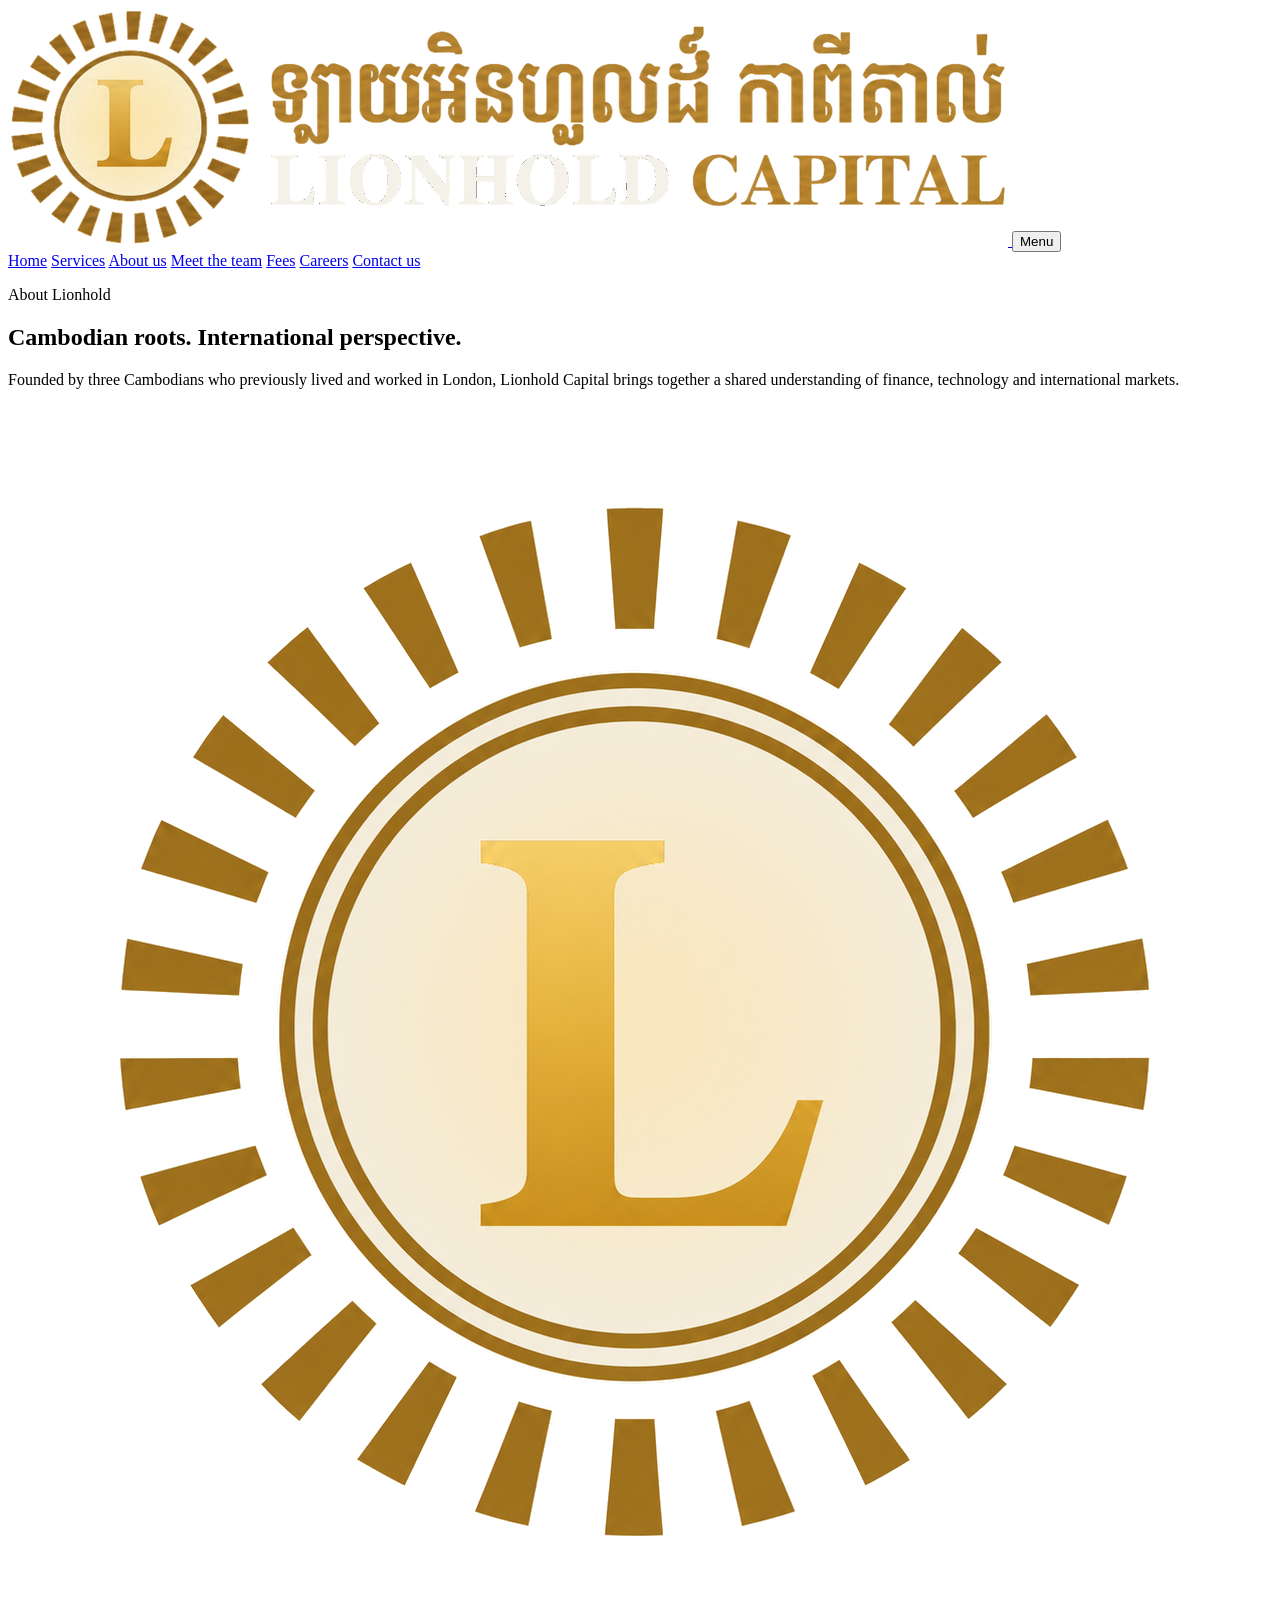
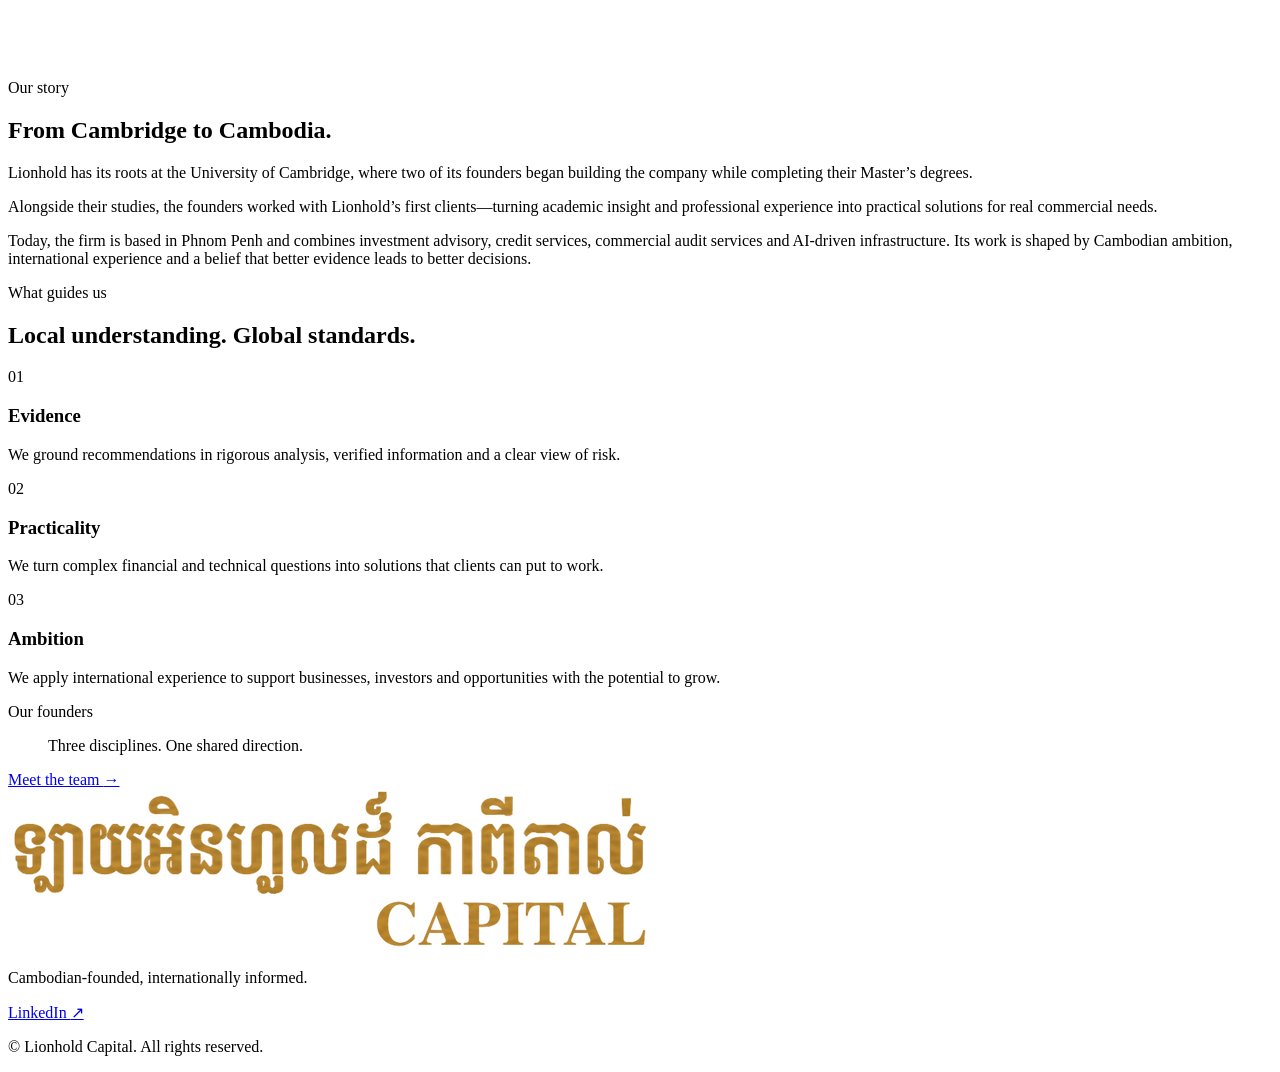
==== about.html @ 754570cd "Softer, more transparent red in Cambridge section Co-Authored-By: Claude Sonnet 5.5 <noreply@anthrop" ====
<!doctype html>
<html lang="en">
<head>
  <meta charset="utf-8">
  <meta name="viewport" content="width=device-width, initial-scale=1">
  <meta name="description" content="Learn about Lionhold Capital, a Cambodian-founded financial and technology firm with roots at the University of Cambridge.">
  <meta name="theme-color" content="#eaf0f3">
  <link rel="icon" href="assets/favicon.ico?v=4" sizes="16x16 32x32 48x48">
  <link rel="icon" href="assets/lionhold-favicon.png?v=4" type="image/png" sizes="256x256">
  <link rel="apple-touch-icon" href="assets/apple-touch-icon.png?v=4">
  <title>About Us | Lionhold Capital</title>
  <link rel="preconnect" href="https://fonts.googleapis.com">
  <link rel="preconnect" href="https://fonts.gstatic.com" crossorigin>
  <link href="https://fonts.googleapis.com/css2?family=DM+Sans:wght@400;500;600&family=Libre+Caslon+Display&display=swap" rel="stylesheet">
  <link rel="stylesheet" href="styles.css?v=20261039">
</head>
<body class="tinted" style="--photo:url(assets/bg-about-flag.jpg);--band1:url(assets/bg-about-flag.jpg);--band2:none;--foot:none">
  <header class="site-header" id="top">
    <a class="brand" href="index.html" aria-label="Lionhold Capital home">
      <img class="brand-lockup" src="assets/lionhold-lockup-light.png?v=3" alt="" width="1000" height="238">
    </a>
    <button class="menu-toggle" type="button" aria-expanded="false" aria-controls="nav">Menu</button>
    <nav id="nav" aria-label="Main navigation">
      <a href="index.html">Home</a>
      <a href="services.html">Services</a>
      <a href="about.html" aria-current="page">About us</a>
      <a href="team.html">Meet the team</a>
      <a href="fees.html">Fees</a>
      <a href="careers.html">Careers</a>
      <a class="nav-cta" href="index.html#contact">Contact us</a>
    </nav>
  </header>

  <main>
    <section class="page-hero hero-flag">
      <div class="page-hero-copy reveal">
        <p class="eyebrow">About Lionhold</p>
        <h1>Cambodian roots. International perspective.</h1>
        <p>Founded by three Cambodians who previously lived and worked in London, Lionhold Capital brings together a shared understanding of finance, technology and international markets.</p>
      </div>
      <div class="page-hero-mark page-hero-logo" aria-hidden="true"><img src="assets/lionhold-hero-emblem.png?v=2" alt=""></div>
    </section>

    <section class="origin section-pad" aria-labelledby="origin-title">
      <div class="section-heading reveal">
        <p class="section-kicker">Our story</p>
        <h2 id="origin-title">From Cambridge to Cambodia.</h2>
      </div>
      <div class="origin-grid">
        <p class="origin-lead reveal">Lionhold has its roots at the University of Cambridge, where two of its founders began building the company while completing their Master’s degrees.</p>
        <div class="origin-copy reveal">
          <p>Alongside their studies, the founders worked with Lionhold’s first clients—turning academic insight and professional experience into practical solutions for real commercial needs.</p>
          <p>Today, the firm is based in Phnom Penh and combines investment advisory, credit services, commercial audit services and AI-driven infrastructure. Its work is shaped by Cambodian ambition, international experience and a belief that better evidence leads to better decisions.</p>
        </div>
      </div>
    </section>

    <section class="values section-pad" aria-labelledby="values-title">
      <div class="section-heading reveal">
        <p class="section-kicker light">What guides us</p>
        <h2 id="values-title">Local understanding. Global standards.</h2>
      </div>
      <div class="value-grid">
        <article class="reveal"><span>01</span><h3>Evidence</h3><p>We ground recommendations in rigorous analysis, verified information and a clear view of risk.</p></article>
        <article class="reveal"><span>02</span><h3>Practicality</h3><p>We turn complex financial and technical questions into solutions that clients can put to work.</p></article>
        <article class="reveal"><span>03</span><h3>Ambition</h3><p>We apply international experience to support businesses, investors and opportunities with the potential to grow.</p></article>
      </div>
    </section>

    <section class="team-principle">
      <p class="section-kicker light">Our founders</p>
      <blockquote>Three disciplines. One shared direction.</blockquote>
      <a class="button button-light" href="team.html">Meet the team <span aria-hidden="true">→</span></a>
    </section>
  </main>

  <footer>
    <div class="footer-brand"><img class="footer-wordmark" src="assets/lionhold-wordmark-light.png?v=2" alt="Lionhold Capital" width="640" height="160"></div>
    <p>Cambodian-founded, internationally informed.</p>
    <div class="footer-meta"><a class="footer-linkedin" href="https://www.linkedin.com/company/lionholdcapital/" target="_blank" rel="noopener noreferrer" aria-label="Lionhold Capital on LinkedIn">LinkedIn <span aria-hidden="true">↗</span></a><p>© <span id="year"></span> Lionhold Capital. All rights reserved.</p></div>
  </footer>
  <script src="script.js?v=20261016"></script>
</body>
</html>
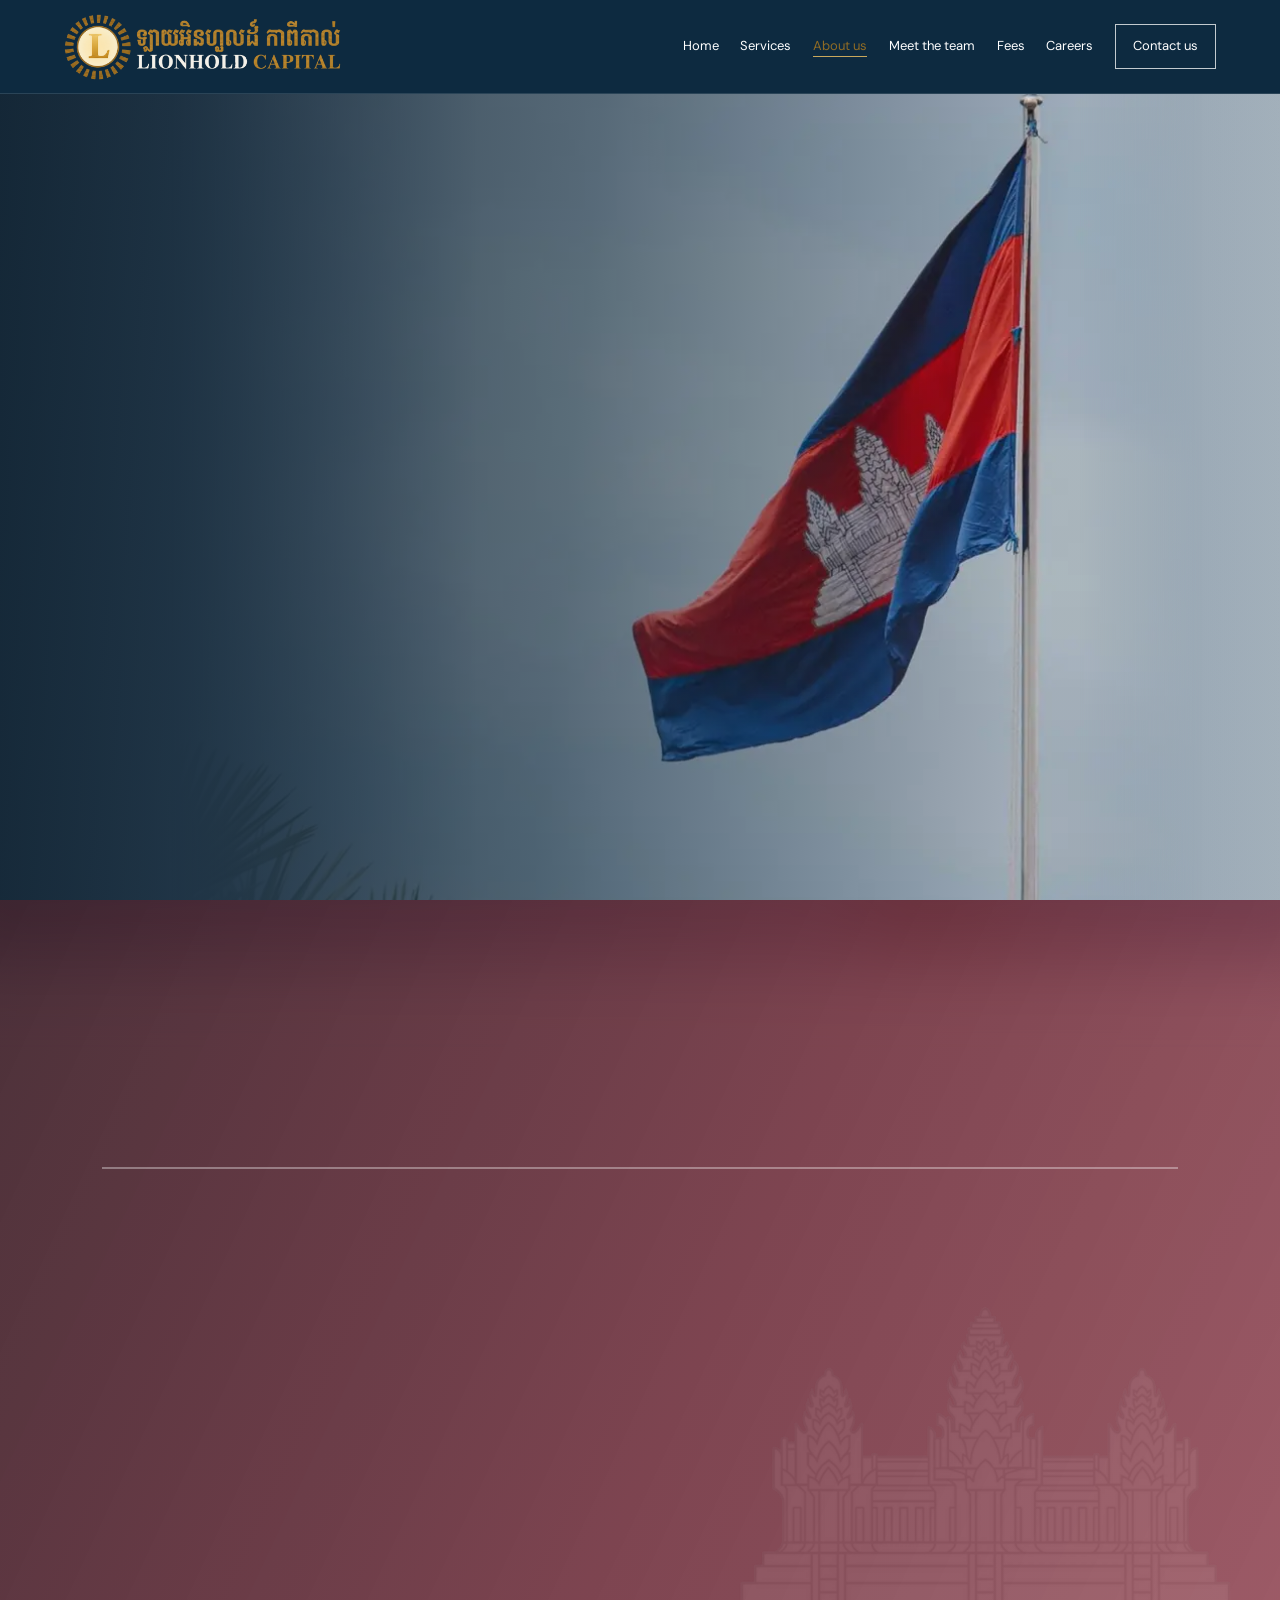
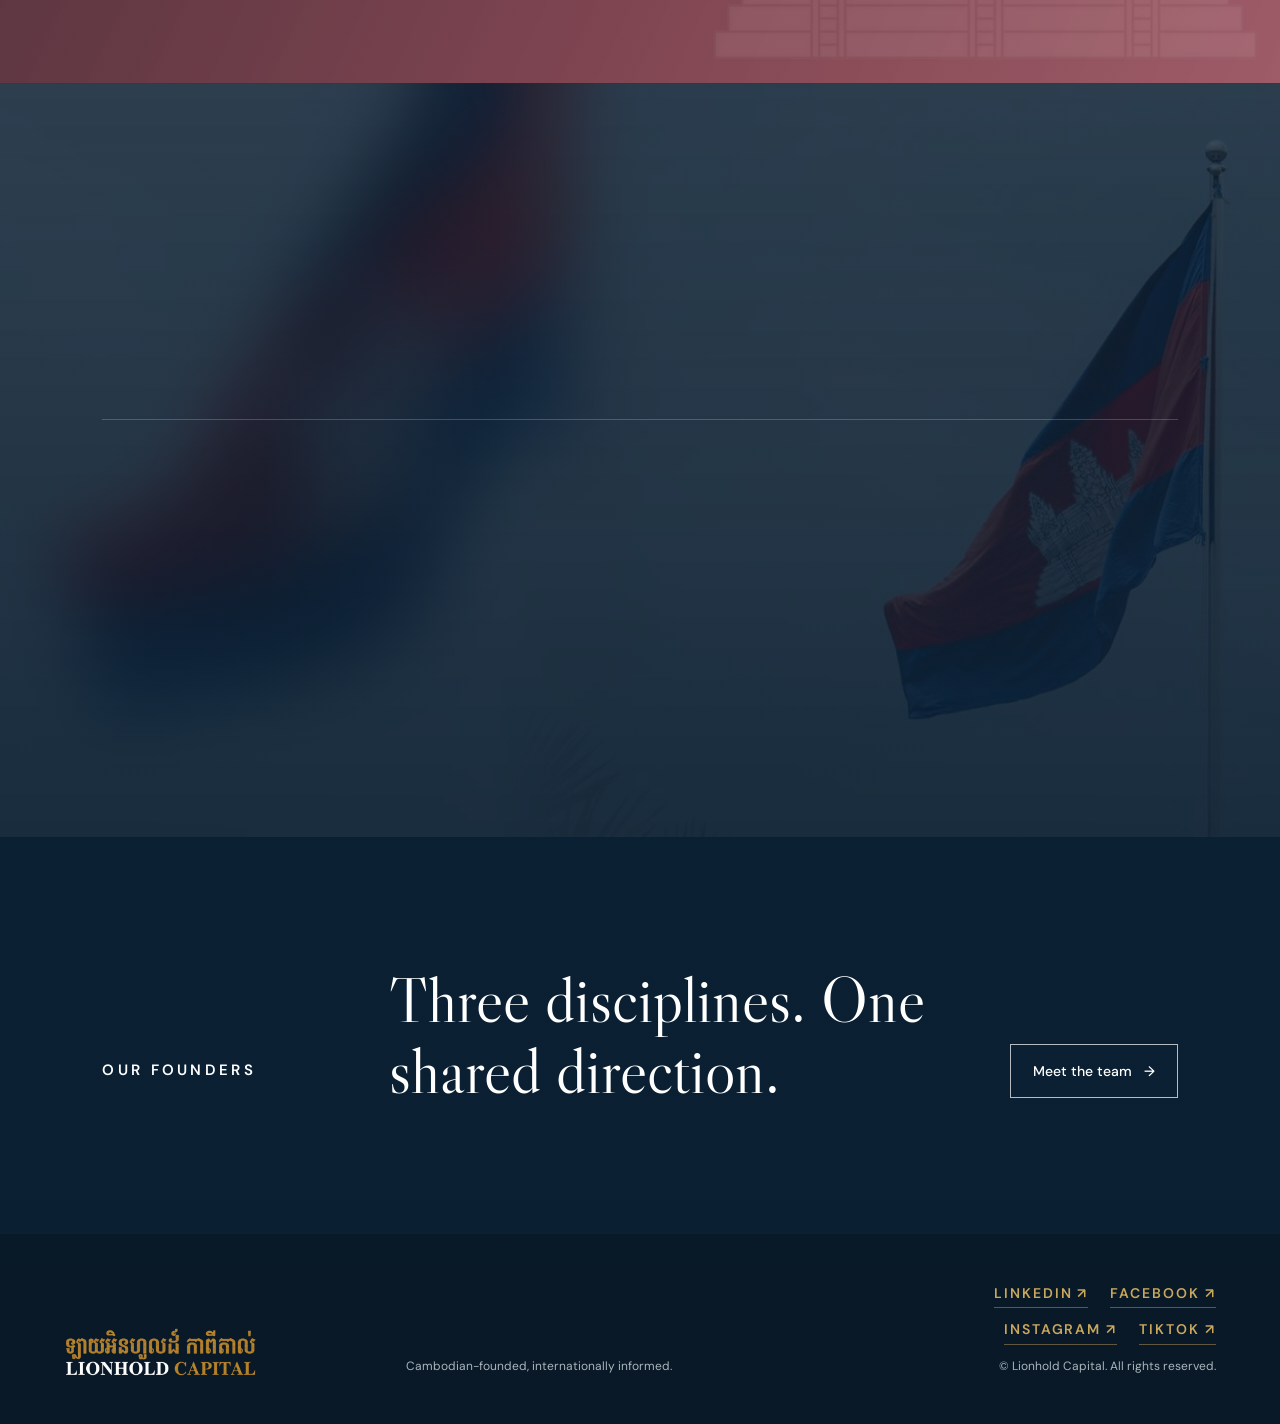
==== commit 70e10574: "Add Facebook, Instagram and TikTok links to contact sections and footers Co-Authored-By: Claude Sonn" ====
--- a/about.html
+++ b/about.html
@@ -12,7 +12,7 @@
   <link rel="preconnect" href="https://fonts.googleapis.com">
   <link rel="preconnect" href="https://fonts.gstatic.com" crossorigin>
   <link href="https://fonts.googleapis.com/css2?family=DM+Sans:wght@400;500;600&family=Libre+Caslon+Display&display=swap" rel="stylesheet">
-  <link rel="stylesheet" href="styles.css?v=20261039">
+  <link rel="stylesheet" href="styles.css?v=20261041">
 </head>
 <body class="tinted" style="--photo:url(assets/bg-about-flag.jpg);--band1:url(assets/bg-about-flag.jpg);--band2:none;--foot:none">
   <header class="site-header" id="top">
@@ -77,7 +77,7 @@
   <footer>
     <div class="footer-brand"><img class="footer-wordmark" src="assets/lionhold-wordmark-light.png?v=2" alt="Lionhold Capital" width="640" height="160"></div>
     <p>Cambodian-founded, internationally informed.</p>
-    <div class="footer-meta"><a class="footer-linkedin" href="https://www.linkedin.com/company/lionholdcapital/" target="_blank" rel="noopener noreferrer" aria-label="Lionhold Capital on LinkedIn">LinkedIn <span aria-hidden="true">↗</span></a><p>© <span id="year"></span> Lionhold Capital. All rights reserved.</p></div>
+    <div class="footer-meta"><div class="footer-social"><a class="footer-linkedin" href="https://www.linkedin.com/company/lionholdcapital/" target="_blank" rel="noopener noreferrer" aria-label="Lionhold Capital on LinkedIn">LinkedIn <span aria-hidden="true">↗</span></a><a class="footer-linkedin" href="https://www.facebook.com/profile.php?id=61595010042443" target="_blank" rel="noopener noreferrer" aria-label="Lionhold Capital on Facebook">Facebook <span aria-hidden="true">↗</span></a><a class="footer-linkedin" href="https://www.instagram.com/lionhold.capital/" target="_blank" rel="noopener noreferrer" aria-label="Lionhold Capital on Instagram">Instagram <span aria-hidden="true">↗</span></a><a class="footer-linkedin" href="https://www.tiktok.com/@lionholdcapital.kh" target="_blank" rel="noopener noreferrer" aria-label="Lionhold Capital on TikTok">TikTok <span aria-hidden="true">↗</span></a></div><p>© <span id="year"></span> Lionhold Capital. All rights reserved.</p></div>
   </footer>
   <script src="script.js?v=20261016"></script>
 </body>
--- a/styles.css
+++ b/styles.css
@@ -0,0 +1,243 @@
+:root{--ivory:#f4f1e9;--paper:#fbfaf6;--navy:#102332;--navy-2:#173447;--gold:#8f6b24;--line:#d9d3c5;--muted:#637078;--white:#fff;--serif:"Libre Caslon Display",Georgia,serif;--sans:"DM Sans",Arial,sans-serif}
+*{box-sizing:border-box}html{scroll-behavior:smooth}body{margin:0;background:var(--paper);color:var(--navy);font-family:var(--sans);font-size:16px;line-height:1.6}a{color:inherit;text-decoration:none}button{font:inherit}.site-header{height:94px;padding:0 clamp(24px,5vw,80px);display:flex;align-items:center;justify-content:space-between;background:rgba(251,250,246,.94);border-bottom:1px solid rgba(16,35,50,.1);position:sticky;top:0;z-index:20;backdrop-filter:blur(12px)}.brand{display:flex;align-items:center;gap:13px}.brand-mark{width:43px;height:43px;border:1px solid var(--gold);border-radius:50%;display:grid;place-items:center;color:var(--gold);font-family:var(--serif);font-size:24px;position:relative}.brand-mark:after{content:"";position:absolute;inset:-5px;border:1px dotted var(--gold);border-radius:50%}.brand strong,.footer-brand strong{display:block;font-family:var(--serif);font-size:23px;line-height:1;letter-spacing:.12em;text-transform:uppercase}.brand small,.footer-brand span{display:block;color:var(--gold);font-size:9px;font-weight:600;letter-spacing:.42em;text-transform:uppercase;margin-top:7px}.site-header nav{display:flex;align-items:center;gap:34px;font-size:14px}.site-header nav a:not(.nav-cta){border-bottom:1px solid transparent}.site-header nav a:not(.nav-cta):hover{border-color:var(--gold)}.nav-cta{border:1px solid var(--navy);padding:11px 17px}.nav-cta:hover{background:var(--navy);color:var(--white)}.menu-toggle{display:none;background:none;border:0;color:var(--navy);cursor:pointer}.hero{min-height:calc(100vh - 94px);position:relative;display:grid;align-items:center;padding:10vh clamp(24px,8vw,130px);overflow:hidden;background:var(--ivory)}.hero-art{position:absolute;inset:0;background-image:linear-gradient(90deg,rgba(244,241,233,.98) 0%,rgba(244,241,233,.93) 42%,rgba(244,241,233,.35) 75%),url("assets/lionhold-banner.png");background-position:center;background-size:cover;opacity:.9}.hero-copy{position:relative;z-index:1;max-width:800px}.eyebrow,.section-kicker{text-transform:uppercase;letter-spacing:.26em;font-size:11px;font-weight:600;color:var(--gold);margin:0 0 24px}.hero h1{font-family:var(--serif);font-weight:400;font-size:clamp(54px,7vw,104px);line-height:.98;letter-spacing:-.035em;max-width:850px;margin:0 0 32px}.lede{font-size:clamp(18px,1.7vw,23px);line-height:1.55;max-width:710px;color:#344752}.hero-actions{display:flex;align-items:center;gap:34px;margin-top:42px}.button{display:inline-flex;align-items:center;gap:12px;padding:15px 22px;font-size:14px;font-weight:500;transition:.2s}.button-primary{background:var(--navy);color:var(--white)}.button-primary:hover{background:var(--gold)}.text-link{font-size:14px;border-bottom:1px solid var(--navy);padding:6px 0}.hero-note{position:absolute;z-index:1;right:clamp(24px,5vw,80px);bottom:30px;font-size:11px;letter-spacing:.12em;text-transform:uppercase;writing-mode:vertical-rl}.section-pad{padding:clamp(80px,10vw,150px) clamp(24px,8vw,130px)}.statement{display:grid;grid-template-columns:1fr 3fr;gap:6vw;border-bottom:2px solid var(--line)}.statement-copy{font-family:var(--serif);font-size:clamp(29px,3vw,46px);line-height:1.25;margin:0;max-width:1050px}.section-heading{display:grid;grid-template-columns:1fr 3fr;gap:6vw;margin-bottom:70px}.section-heading h2,.technology h2,.contact h2{font-family:var(--serif);font-weight:400;font-size:clamp(40px,5vw,72px);line-height:1.08;letter-spacing:-.025em;margin:0}.capability-grid{display:grid;grid-template-columns:repeat(3,1fr);border-top:2px solid var(--line);border-left:2px solid var(--line)}.capability-card{padding:38px 34px 46px;border-right:2px solid var(--line);border-bottom:2px solid var(--line);min-height:270px;transition:.25s}.capability-card:hover{background:var(--ivory);transform:translateY(-4px)}.capability-card span,.approach-steps span{font-size:11px;color:var(--gold);letter-spacing:.15em}.capability-card h3,.approach-steps h3{font-family:var(--serif);font-size:27px;font-weight:400;margin:35px 0 13px}.capability-card p,.approach-steps p{color:var(--muted);margin:0}.technology{background:var(--navy);color:var(--white);display:grid;grid-template-columns:1.1fr .9fr;min-height:720px;overflow:hidden}.section-kicker.light{color:#c9a75d}.tech-copy>p:not(.section-kicker){max-width:620px;color:#c2cbd0;font-size:18px;margin:28px 0}.tech-copy ul{list-style:none;padding:0;margin:40px 0 0;display:grid;grid-template-columns:1fr 1fr;gap:0 25px}.tech-copy li{padding:14px 0;border-top:1px solid rgba(255,255,255,.18);font-size:14px}.tech-visual{position:relative;display:grid;place-items:center;min-height:600px;background:radial-gradient(circle,rgba(143,107,36,.14),transparent 58%)}.orbit{position:absolute;border:1px solid rgba(201,167,93,.35);border-radius:50%}.orbit-one{width:58%;aspect-ratio:1}.orbit-two{width:88%;aspect-ratio:1;border-style:dashed;animation:spin 32s linear infinite}.orbit-two:after,.orbit-two:before{content:"";position:absolute;width:10px;height:10px;background:#c9a75d;border-radius:50%;top:11%;left:22%}.orbit-two:after{top:auto;left:auto;bottom:15%;right:17%}.tech-center{text-align:center;width:220px;aspect-ratio:1;border-radius:50%;border:1px solid #c9a75d;display:flex;flex-direction:column;align-items:center;justify-content:center;background:var(--navy);z-index:1}.tech-center span,.tech-center small{text-transform:uppercase;letter-spacing:.2em;font-size:9px;color:#c9a75d}.tech-center strong{font-family:var(--serif);font-size:27px;font-weight:400;margin:7px 0}@keyframes spin{to{transform:rotate(360deg)}}.approach-steps{display:grid;grid-template-columns:repeat(4,1fr);border-top:2px solid var(--line)}.approach-steps article{padding:30px 28px 20px 0;margin-right:30px}.approach-steps h3{margin-top:55px}.contact{background:var(--gold);color:var(--white);display:flex;align-items:flex-end;justify-content:space-between;gap:50px}.contact-copy p:not(.section-kicker){max-width:680px;font-size:18px;color:#f2e9d5}.button-light{border:1px solid rgba(255,255,255,.7);white-space:nowrap;margin-bottom:8px}.button-light:hover{background:var(--white);color:var(--gold)}footer{padding:48px clamp(24px,8vw,130px);display:grid;grid-template-columns:1fr 1.5fr 1fr;align-items:end;gap:30px;background:#0a1923;color:#aab5bb;font-size:12px}footer p{margin:0}.footer-brand strong{color:var(--white)}footer p:last-child{text-align:right}.reveal{opacity:0;transform:translateY(20px);transition:opacity .7s ease,transform .7s ease}.reveal.visible{opacity:1;transform:none}@media (prefers-reduced-motion:reduce){html{scroll-behavior:auto}.reveal{opacity:1;transform:none;transition:none}.orbit-two{animation:none}}
+@media(max-width:900px){.menu-toggle{display:block}.site-header nav{position:absolute;top:94px;left:0;right:0;background:var(--paper);padding:24px;display:none;flex-direction:column;align-items:stretch;border-bottom:2px solid var(--line)}.site-header nav.open{display:flex}.hero-art{background-image:linear-gradient(rgba(244,241,233,.72),rgba(244,241,233,.94)),url("assets/lionhold-banner.png");background-position:63% center}.statement,.section-heading{grid-template-columns:1fr}.capability-grid{grid-template-columns:repeat(2,1fr)}.technology{grid-template-columns:1fr}.approach-steps{grid-template-columns:repeat(2,1fr)}.contact{align-items:flex-start;flex-direction:column}footer{grid-template-columns:1fr 1fr}footer p:nth-child(2){display:none}}
+@media(max-width:560px){.site-header{height:78px}.brand strong{font-size:18px}.brand-mark{width:36px;height:36px}.site-header nav{top:78px}.hero{min-height:calc(100svh - 78px);padding-top:80px;padding-bottom:80px}.hero h1{font-size:52px}.hero-actions{align-items:flex-start;flex-direction:column;gap:18px}.hero-note{display:none}.section-pad{padding-top:78px;padding-bottom:78px}.capability-grid,.approach-steps{grid-template-columns:1fr}.capability-card{min-height:auto}.tech-copy ul{grid-template-columns:1fr}.tech-visual{min-height:430px}.section-heading{margin-bottom:45px}.contact h2{font-size:41px}footer{grid-template-columns:1fr}footer p:last-child{text-align:left}}
+.site-header nav a[aria-current="page"]{color:var(--gold);border-bottom:1px solid var(--gold)}.page-hero{min-height:610px;padding:clamp(90px,12vw,170px) clamp(24px,8vw,130px);background:var(--ivory);display:grid;grid-template-columns:1.45fr .55fr;align-items:center;gap:6vw;overflow:hidden}.page-hero-copy{position:relative;z-index:1}.page-hero h1{font-family:var(--serif);font-size:clamp(54px,7vw,98px);font-weight:400;letter-spacing:-.035em;line-height:1;margin:0;max-width:970px}.page-hero-copy>p:last-child{font-size:clamp(18px,1.7vw,22px);color:#44545d;max-width:720px;margin:32px 0 0}.page-hero-mark{justify-self:end;width:min(28vw,330px);aspect-ratio:1;border:1px solid rgba(143,107,36,.35);border-radius:50%;display:grid;place-items:center;position:relative;color:var(--gold)}.page-hero-mark:before,.page-hero-mark:after{content:"";position:absolute;border-radius:50%;border:1px dotted rgba(143,107,36,.5)}.page-hero-mark:before{inset:10%}.page-hero-mark:after{inset:-12%;border-width:2px}.page-hero-mark span{font-family:var(--serif);font-size:clamp(80px,11vw,150px)}.team-list{border-top:2px solid var(--line)}.team-member{display:grid;grid-template-columns:minmax(220px,.72fr) 2fr;gap:clamp(40px,8vw,130px);padding:75px 0;border-bottom:2px solid var(--line)}.team-portrait{aspect-ratio:4/5;background:var(--navy);color:#c9a75d;display:grid;place-items:center;position:relative;overflow:hidden}.team-portrait:before{content:"";position:absolute;width:82%;aspect-ratio:1;border:1px solid rgba(201,167,93,.28);border-radius:50%}.team-portrait:after{content:"";position:absolute;width:58%;aspect-ratio:1;border:1px dashed rgba(201,167,93,.35);border-radius:50%}.team-portrait span{font-family:var(--serif);font-size:clamp(62px,8vw,104px);z-index:1}.team-portrait small{position:absolute;left:22px;bottom:18px;font-size:10px;letter-spacing:.2em;color:rgba(255,255,255,.55)}.team-role{color:var(--gold);font-size:11px;text-transform:uppercase;letter-spacing:.2em;margin:0 0 13px}.team-profile h3{font-family:var(--serif);font-size:clamp(40px,5vw,68px);font-weight:400;line-height:1.05;margin:0 0 36px}.team-bio{display:grid;grid-template-columns:1fr 1fr;gap:35px;color:var(--muted);font-size:16px}.team-bio p{margin:0}.team-principle{background:var(--gold);color:var(--white);padding:clamp(75px,10vw,130px) clamp(24px,8vw,130px);display:grid;grid-template-columns:1fr 2.5fr auto;align-items:end;gap:5vw}.team-principle blockquote{font-family:var(--serif);font-size:clamp(38px,5vw,68px);font-weight:400;line-height:1.1;margin:0}.team-principle .button{margin-bottom:8px}@media(max-width:900px){.page-hero{grid-template-columns:1fr}.page-hero-mark{display:none}.team-member{grid-template-columns:minmax(190px,.6fr) 1.4fr;gap:45px}.team-bio{grid-template-columns:1fr}.team-principle{grid-template-columns:1fr}.team-principle .button{justify-self:start}}@media(max-width:560px){.page-hero{min-height:520px;padding-top:85px;padding-bottom:85px}.page-hero h1{font-size:49px}.team-member{grid-template-columns:1fr;padding:55px 0}.team-portrait{max-width:260px}.team-profile h3{font-size:44px;margin-bottom:27px}.team-principle blockquote{font-size:40px}}
+.team-portrait:before,.team-portrait:after{display:none}.team-portrait img{width:100%;height:100%;object-fit:cover;display:block;transition:transform .5s ease}.team-portrait:hover img{transform:scale(1.025)}.team-portrait.portrait-sochet img{transform:scale(1.12);object-position:center 58%}.team-portrait.portrait-sochet:hover img{transform:scale(1.145)}.team-portrait small{z-index:2;background:rgba(10,25,35,.82);padding:5px 8px;color:#fff}
+.profile-links{display:flex;flex-direction:column;align-items:flex-start;gap:14px;width:100%;margin:-18px 0 34px}.profile-link{display:inline-flex;align-items:center;gap:8px;max-width:100%;color:var(--gold);font-size:12px;font-weight:600;border-bottom:1px solid rgba(143,107,36,.45);padding-bottom:4px}.email-link{color:#21668f;border-bottom:0;padding-bottom:0;text-decoration:underline;text-decoration-thickness:1px;text-underline-offset:3px;overflow-wrap:anywhere}.linkedin-link{letter-spacing:.14em;text-transform:uppercase}.profile-link:hover{color:var(--navy);border-color:var(--navy)}.email-link:hover{color:#174b6c}
+.hero-art{background-image:radial-gradient(circle at 88% 46%,rgba(143,107,36,.09),transparent 25%),linear-gradient(135deg,#f4f1e9 0%,#f8f6f0 100%);opacity:1}.hero-art:before,.hero-art:after{content:"";position:absolute;border-radius:50%;right:-8vw;top:50%;transform:translateY(-50%);pointer-events:none}.hero-art:before{width:38vw;min-width:340px;aspect-ratio:1;border:1px solid rgba(143,107,36,.18)}.hero-art:after{right:-3vw;width:28vw;min-width:250px;aspect-ratio:1;border:1px dashed rgba(143,107,36,.23)}
+.team-bio strong{color:var(--navy);font-weight:600}
+.services-intro-copy{display:grid;grid-template-columns:2fr auto;align-items:center;gap:50px;border-top:2px solid var(--line);padding-top:38px}.services-intro-copy p{font-family:var(--serif);font-size:clamp(25px,2.6vw,40px);line-height:1.3;max-width:900px;margin:0}.service-group .section-heading h2,.origin .section-heading h2,.values .section-heading h2{font-family:var(--serif);font-weight:400;font-size:clamp(40px,5vw,72px);line-height:1.08;letter-spacing:-.025em;margin:0}.technology-services,.values{background:var(--navy);color:var(--white)}.service-grid-dark{border-color:rgba(255,255,255,.2)}.service-grid-dark .capability-card{border-color:rgba(255,255,255,.2)}.service-grid-dark .capability-card:hover{background:rgba(255,255,255,.06)}.service-grid-dark .capability-card p{color:#c2cbd0}.service-grid-dark .capability-card span{color:#c9a75d}.origin-grid{display:grid;grid-template-columns:1.15fr 1fr;gap:clamp(45px,8vw,120px);border-top:2px solid var(--line);padding-top:50px}.origin-lead{font-family:var(--serif);font-size:clamp(30px,3.4vw,50px);line-height:1.22;margin:0}.origin-copy{color:var(--muted);font-size:18px}.origin-copy p{margin:0 0 24px}.value-grid{display:grid;grid-template-columns:repeat(3,1fr);border-top:1px solid rgba(255,255,255,.2)}.value-grid article{padding:36px 42px 20px 0;margin-right:42px}.value-grid span{font-size:11px;color:#c9a75d;letter-spacing:.15em}.value-grid h3{font-family:var(--serif);font-size:30px;font-weight:400;margin:42px 0 15px}.value-grid p{color:#c2cbd0;margin:0}@media(max-width:900px){.services-intro-copy,.origin-grid{grid-template-columns:1fr}.services-intro-copy .button{justify-self:start}.value-grid{grid-template-columns:1fr}.value-grid article{border-bottom:1px solid rgba(255,255,255,.2);padding-bottom:35px}}@media(max-width:560px){.services-intro-copy{gap:28px}.service-group .page-hero h1{font-size:46px}}
+.service-heading-copy h2{font-size:clamp(58px,7vw,104px)!important}.service-heading-copy p{font-family:var(--serif);font-size:clamp(24px,2.3vw,36px);line-height:1.25;margin:18px 0 0;color:var(--muted)}.technology-services .service-heading-copy p{color:#c2cbd0}
+.brand-logo{width:54px;height:54px;display:block;object-fit:contain}.page-hero-mark.page-hero-logo{width:min(27vw,320px);border:0;background:none}.page-hero-mark.page-hero-logo:before,.page-hero-mark.page-hero-logo:after{display:none}.page-hero-logo img{width:100%;height:auto;display:block;position:relative;z-index:1;filter:drop-shadow(0 14px 24px rgba(16,35,50,.08))}@media(max-width:560px){.brand-logo{width:44px;height:44px}}
+.site-header nav{gap:clamp(16px,1.7vw,28px);font-size:13px}.bio-column{min-width:0}.team-bio .bio-heading{color:var(--gold);font-size:11px;font-weight:600;letter-spacing:.2em;text-transform:uppercase;margin:0 0 14px}.compact-page-hero{min-height:570px}.fee-conversation .section-heading h2,.career-track h2{font-family:var(--serif);font-weight:400;letter-spacing:-.025em}.fee-conversation .section-heading h2{font-size:clamp(40px,5vw,72px);line-height:1.08;margin:0}.fee-panel{display:grid;grid-template-columns:2fr auto;align-items:center;gap:60px;padding:45px 0;border-top:2px solid var(--line)}.fee-panel p{font-family:var(--serif);font-size:clamp(25px,2.8vw,40px);line-height:1.3;max-width:900px;margin:0}.careers-intro{padding-top:0}.career-track{display:grid;grid-template-columns:1fr 1.45fr;gap:clamp(45px,8vw,120px);padding:clamp(75px,9vw,125px) 0;border-top:2px solid var(--line)}.career-track-heading h2{font-size:clamp(42px,5vw,70px);line-height:1.05;margin:0 0 25px}.career-track-heading>p:last-child{color:var(--muted);font-size:18px;max-width:500px}.career-details h3{font-family:var(--serif);font-size:27px;font-weight:400;margin:0 0 18px}.career-details ul{padding-left:20px;margin:0}.career-details li{margin-bottom:12px;color:var(--muted)}.application-note{margin-top:45px;padding:34px;border:2px solid var(--line);background:var(--ivory)}.application-note p{color:var(--muted)}.application-note .button{margin-top:18px}.application-note ul{margin:16px 0 20px}.application-note .optional-note{font-size:14px;border-top:2px solid var(--line);padding-top:18px;margin-top:22px}@media(max-width:1120px){.menu-toggle{display:block}.site-header nav{position:absolute;top:94px;left:0;right:0;background:var(--paper);padding:24px;display:none;flex-direction:column;align-items:stretch;border-bottom:2px solid var(--line)}.site-header nav.open{display:flex}}@media(max-width:900px){.fee-panel,.career-track{grid-template-columns:1fr}.fee-panel .button{justify-self:start}.careers-intro{padding-top:0}}@media(max-width:560px){.site-header nav{top:78px}.application-note{padding:25px}.compact-page-hero{min-height:500px}}
+.team-role{font-size:15px;letter-spacing:.14em;margin-bottom:16px}.team-bio .bio-heading{font-family:var(--serif);font-size:22px;font-weight:400;letter-spacing:0;text-transform:none;margin-bottom:16px;color:var(--navy)}
+.financial-division{margin-top:clamp(72px,8vw,110px)}.section-heading+.financial-division{margin-top:0}.division-heading{display:grid;grid-template-columns:.72fr 2.75fr;gap:clamp(24px,4vw,64px);align-items:start;margin-bottom:38px}.division-heading p{margin:9px 0 0;color:var(--gold);font-size:11px;font-weight:600;letter-spacing:.18em;text-transform:uppercase}.division-heading h3{font-family:var(--serif);font-size:clamp(38px,4.4vw,62px);font-weight:400;line-height:1.05;margin:0}.audit-note{max-width:920px;margin:28px 0 0;padding-left:22px;border-left:2px solid var(--gold);color:var(--muted);font-size:14px}.financial-division .capability-card p{max-width:580px}@media(max-width:900px){.division-heading{grid-template-columns:1fr;gap:12px}.division-heading p{margin:0}}@media(max-width:560px){.financial-division{margin-top:68px}.division-heading{margin-bottom:28px}.division-heading h3{font-size:40px}}
+.service-group>.section-heading{display:block}.service-group>.section-heading .service-heading-copy{max-width:1050px}
+.brand-copy{display:flex!important;flex-direction:column;justify-content:center;min-width:0}.brand .brand-khmer,.footer-brand .brand-khmer{display:block;color:var(--gold);font-family:"Noto Sans Khmer","Khmer OS System",sans-serif;font-size:12px;font-weight:500;line-height:1.15;letter-spacing:0;text-transform:none;margin:0 0 5px}.brand .brand-copy strong,.footer-brand .brand-copy strong{display:block;font-size:18px;line-height:1;letter-spacing:.08em;white-space:nowrap}.footer-brand{display:flex;align-items:center;gap:13px}.footer-brand .brand-logo{width:54px;height:54px;flex:0 0 auto}.footer-brand .brand-copy{color:inherit}.footer-brand .brand-copy strong{color:var(--white)}@media(max-width:560px){.brand .brand-khmer{font-size:10px;margin-bottom:4px}.brand .brand-copy strong{font-size:15px;letter-spacing:.06em}.footer-brand .brand-khmer{font-size:11px}.footer-brand .brand-copy strong{font-size:16px}}
+.brand .brand-khmer,.footer-brand .brand-khmer{font-size:15px;line-height:1.05;margin:0 0 4px}.brand .brand-copy strong,.footer-brand .brand-copy strong{font-size:12px;line-height:1;letter-spacing:.055em}.brand-english-main{color:var(--navy)!important}.brand-english-accent{color:var(--gold)!important}.footer-brand .brand-english-main{color:var(--white)!important}.footer-brand .brand-english-accent{color:var(--gold)!important}@media(max-width:560px){.brand .brand-khmer{font-size:12px}.brand .brand-copy strong{font-size:10px}.footer-brand .brand-khmer{font-size:13px}.footer-brand .brand-copy strong{font-size:10px}}
+.brand .brand-copy,.footer-brand .brand-copy{height:54px;justify-content:center}.brand .brand-khmer,.footer-brand .brand-khmer{font-size:22px;line-height:1.05;margin:0 0 4px}.brand .brand-copy strong,.footer-brand .brand-copy strong{font-size:17.6px;line-height:1;letter-spacing:.055em}.brand .brand-copy strong span,.footer-brand .brand-copy strong span{display:inline!important;font:inherit;line-height:inherit;letter-spacing:inherit;text-transform:inherit;margin:0}@media(max-width:560px){.brand .brand-copy,.footer-brand .brand-copy{height:44px}.brand .brand-khmer,.footer-brand .brand-khmer{font-size:18px;margin-bottom:3px}.brand .brand-copy strong,.footer-brand .brand-copy strong{font-size:14.4px}}
+.brand .brand-copy{transform:translateY(-2px)}footer{padding-left:clamp(24px,5vw,80px);padding-right:clamp(24px,5vw,80px)}
+.brand{gap:8px}.footer-brand .brand-logo{display:none}.footer-brand{gap:0}
+
+.capability-grid-two{grid-template-columns:repeat(2,1fr)}@media(max-width:560px){.capability-grid-two{grid-template-columns:1fr}}
+.footer-meta{display:flex;flex-direction:column;align-items:flex-end;gap:12px}.footer-linkedin{color:#c9a75d;font-size:11px;font-weight:600;letter-spacing:.14em;text-transform:uppercase;border-bottom:1px solid rgba(201,167,93,.45);padding-bottom:3px}.footer-linkedin:hover{color:var(--white);border-color:var(--white)}@media(max-width:560px){.footer-meta{align-items:flex-start}}
+.contact-actions{display:flex;flex-direction:column;align-items:flex-end;gap:14px}.contact-actions .button-light{margin-bottom:0}@media(max-width:900px){.contact-actions{align-items:flex-start}}
+.footer-meta p:nth-child(2){display:block}
+@media(min-width:901px){.contact-actions{align-items:stretch}.contact-actions .button-light{justify-content:space-between}}
+
+/* Logo lockup — cut directly from the banner artwork (emblem + Khmer + English) so the header and footer match it exactly */
+.brand{gap:0}
+.brand-lockup{display:block;height:66px;width:auto}
+.footer-brand{display:block}
+.footer-wordmark{display:block;height:48px;width:auto}
+@media(max-width:560px){.brand-lockup{height:50px}.footer-wordmark{height:38px}}
+
+/* ---------- Interactive text: hover + scroll focus (inspired by smean.ai) ----------
+   Hover: headings and key statements grow slightly and ease into teal.
+   Scroll: text blocks brighten (and the big statements grow a touch) as they reach the middle of the screen. */
+:root{--ink-hover:#1b7f86;--ink-hover-dark:#68cabd;--ink-hover-gold:#102332;--ease-out:cubic-bezier(.2,.8,.2,1)}
+body{overflow-x:clip}
+.hero h1,.page-hero h1,.statement-copy,.services-intro-copy p,.fee-panel p,.origin-lead,.section-heading h2,.division-heading h3,.team-profile h3,.career-track-heading h2,.career-details h3,.capability-card h3,.approach-steps h3,.value-grid h3,.technology h2,.team-principle blockquote,.contact h2,.service-heading-copy p{transform-origin:left center;transition:color .5s var(--ease-out),scale .5s var(--ease-out),opacity .7s ease,transform .7s ease}
+@media (hover:hover) and (pointer:fine){
+  .hero h1:hover,.page-hero h1:hover,.statement-copy:hover,.services-intro-copy p:hover,.fee-panel p:hover,.origin-lead:hover,.section-heading h2:hover,.division-heading h3:hover,.team-profile h3:hover,.career-track-heading h2:hover,.career-details h3:hover,.approach-steps article:hover h3,.capability-card:hover h3{color:var(--ink-hover);scale:1.03}
+  .capability-card:hover h3,.approach-steps article:hover h3{scale:1.05}
+  .technology h2:hover,.technology-services .section-heading h2:hover,.technology-services .service-heading-copy p:hover,.values .section-heading h2:hover,.value-grid article:hover h3,.service-grid-dark .capability-card:hover h3{color:var(--ink-hover-dark);scale:1.03}
+  .value-grid article:hover h3,.service-grid-dark .capability-card:hover h3{scale:1.05}
+  .contact h2:hover,.team-principle blockquote:hover{color:var(--ink-hover-gold);scale:1.03}
+}
+/* Scroll focus — switched on by script.js (html.focus-ready), so nothing dims without JavaScript */
+html.focus-ready .focus-text:not(.reveal):not(.is-focus),html.focus-ready .focus-text.reveal.visible:not(.is-focus){opacity:.5}
+.focus-text{transition:opacity .7s ease,scale .6s var(--ease-out),color .5s var(--ease-out),transform .7s ease}
+.focus-big{transform-origin:left center}
+.focus-big.is-focus{scale:1.02}
+@media (hover:hover) and (pointer:fine){.focus-big.is-focus:hover{scale:1.03}}
+@media (prefers-reduced-motion:reduce){
+  html.focus-ready .focus-text:not(.is-focus){opacity:1!important}
+  .focus-big.is-focus,.hero h1:hover,.page-hero h1:hover,.statement-copy:hover,.services-intro-copy p:hover,.fee-panel p:hover,.origin-lead:hover,.section-heading h2:hover,.division-heading h3:hover,.team-profile h3:hover,.capability-card:hover h3,.approach-steps article:hover h3,.value-grid article:hover h3,.contact h2:hover,.team-principle blockquote:hover{scale:none!important}
+  .hero h1,.page-hero h1,.statement-copy,.capability-card h3,.approach-steps h3{transition:color .2s linear}
+}
+
+/* ---------- Animated hero background: slow-turning sunburst + drifting gold light (pure CSS/SVG, no video) ---------- */
+.hero-art:before,.hero-art:after{display:none}
+.hero-sun{position:absolute;right:-14vw;top:50%;width:max(62vh,560px);aspect-ratio:1;translate:0 -50%;pointer-events:none}
+.hero-sun svg{width:100%;height:100%;overflow:visible}
+.sun-ring{transform-origin:500px 500px;transform-box:view-box}
+.sun-ring-a{fill:#8f6b24;opacity:.2;animation:sun-turn 240s linear infinite}
+.sun-ring-b{fill:#b1802d;opacity:.16;animation:sun-turn 160s linear infinite reverse}
+.sun-line{fill:none;stroke:#8f6b24;stroke-opacity:.2;stroke-width:1.5}
+.sun-line-2{stroke-dasharray:3 9;stroke-opacity:.28}
+.sun-glow{transform-origin:500px 500px;transform-box:view-box;animation:sun-breathe 9s ease-in-out infinite}
+.hero-dust{position:absolute;inset:0;overflow:hidden;pointer-events:none}
+.hero-dust i{position:absolute;left:var(--x);bottom:-12px;width:var(--s);height:var(--s);border-radius:50%;background:radial-gradient(circle,#e3b85a,rgba(227,184,90,0));opacity:0;animation:dust-rise var(--d) linear var(--delay) infinite}
+@keyframes sun-turn{to{transform:rotate(360deg)}}
+@keyframes sun-breathe{0%,100%{opacity:.55;transform:scale(.94)}50%{opacity:1;transform:scale(1.06)}}
+@keyframes dust-rise{0%{transform:translate3d(0,0,0);opacity:0}12%{opacity:var(--o)}88%{opacity:var(--o)}100%{transform:translate3d(30px,-105vh,0);opacity:0}}
+@media(max-width:900px){.hero-sun{right:-34vw;width:max(80vw,420px)}.sun-ring-a{opacity:.13}.sun-ring-b{opacity:.1}.sun-line{stroke-opacity:.14}}
+@media(prefers-reduced-motion:reduce){.sun-ring,.sun-glow,.hero-dust i{animation:none}.hero-dust{display:none}}
+
+/* Hero sunburst: two rings, enlarged to fill the space */
+.hero-sun{right:-20vw;width:max(90vh,800px)}
+@media(max-width:900px){.hero-sun{right:-48vw;width:max(115vw,500px)}}
+
+/* ---- Phnom Penh skyline theme: palette sampled from the hero footage ---- */
+:root{--ivory:#eaf0f3;--paper:#f6f9fa;--navy:#0e2231;--navy-2:#16394b;--line:#cbd7de;--muted:#5d6f79;--sky:#89aed0;--teal:#1f6f7a;--roof:#b4563b}
+.hero{background:#16394b;color:#fff;isolation:isolate}
+.hero-video,.hero-poster{position:absolute;inset:0;width:100%;height:100%;object-fit:cover;z-index:-3}
+.hero-shade{position:absolute;inset:0;z-index:-2;background:linear-gradient(95deg,rgba(9,28,42,.9) 0%,rgba(12,38,56,.7) 42%,rgba(14,45,64,.18) 78%,rgba(14,45,64,.05) 100%),linear-gradient(0deg,rgba(9,28,42,.55),rgba(9,28,42,0) 35%)}
+.hero .eyebrow{color:#c9a85c}.hero .lede{color:#e3edf2}.hero h1{color:#fff;text-shadow:0 2px 30px rgba(6,20,32,.35)}
+.hero .button-primary{background:#fff;color:var(--navy);border-color:#fff}.hero .button-primary:hover{background:#c9a85c;border-color:#c9a85c}
+.hero .text-link{border-color:rgba(255,255,255,.7);color:#fff}
+.hero h1:hover{color:#bfe3ea}
+.hero-art{display:none}
+.page-hero{position:relative;isolation:isolate;color:#fff;background:#16394b var(--page-bg,url(assets/bg-team-aerial.jpg)) center/cover no-repeat}
+.page-hero:before{content:"";position:absolute;inset:0;z-index:-1;background:linear-gradient(95deg,rgba(9,28,42,.9),rgba(12,38,56,.72) 55%,rgba(14,45,64,.3))}
+.page-hero .eyebrow{color:#c9a85c}.page-hero p{color:#e3edf2}.page-hero h1{color:#fff}.page-hero h1:hover{color:#bfe3ea}
+.page-hero-mark{display:none}
+.contact{background:linear-gradient(135deg,#1d4e5f,#16394b)}
+.technology{background:linear-gradient(160deg,#0e2231,#16394b)}
+footer{background:#08161f}
+.site-header{background:rgba(246,249,250,.94)}
+@media(max-width:900px){.hero-shade{background:linear-gradient(0deg,rgba(9,28,42,.88),rgba(12,38,56,.6))}}
+@media(prefers-reduced-motion:reduce){.hero-video{display:none}.hero{background:#16394b url(assets/hero-poster.jpg) center/cover}}
+.hero-note{display:none}
+.page-hero .page-hero-copy p:not(.eyebrow),.page-hero-copy>p:not(.eyebrow){color:#e3edf2!important}
+.page-hero .page-hero-copy .eyebrow{color:#c9a85c!important}
+/* per-page photo headers */
+.page-hero{background-position:center;min-height:560px}
+.page-hero:before{background:linear-gradient(95deg,rgba(9,28,42,.82) 0%,rgba(12,38,56,.55) 45%,rgba(14,45,64,.08) 80%)}
+.page-hero{text-shadow:0 1px 18px rgba(6,20,32,.35)}
+.careers-hero:before,.compact-page-hero:before{background:linear-gradient(95deg,rgba(9,28,42,.88) 0%,rgba(12,38,56,.66) 50%,rgba(14,45,64,.1) 85%)}
+@media(max-width:900px){.page-hero:before,.careers-hero:before,.compact-page-hero:before{background:linear-gradient(180deg,rgba(9,28,42,.78),rgba(12,38,56,.7))}}
+
+/* ---- Header floats over each page's picture ---- */
+.site-header{position:fixed;left:0;right:0;top:0;background:linear-gradient(180deg,rgba(8,24,38,.62),rgba(8,24,38,0));border-bottom:1px solid transparent;color:#fff;backdrop-filter:none;transition:background .35s ease,border-color .35s ease,backdrop-filter .35s ease,height .3s ease}
+.site-header.scrolled{background:rgba(12,34,52,.82);border-bottom-color:rgba(255,255,255,.14);backdrop-filter:blur(14px) saturate(1.2);-webkit-backdrop-filter:blur(14px) saturate(1.2)}
+.site-header nav a,.menu-toggle{color:#fff}
+.site-header nav a:not(.nav-cta):hover{border-color:#c9a85c}
+.site-header nav a[aria-current="page"]{border-color:#c9a85c}
+.nav-cta{border-color:rgba(255,255,255,.75)}.nav-cta:hover{background:#fff;color:#0c2234!important}
+.hero{min-height:100svh;padding-top:140px}
+.page-hero{padding-top:clamp(150px,16vw,210px)}
+@media(max-width:1120px){.site-header nav{background:rgba(12,34,52,.96);border-bottom:1px solid rgba(255,255,255,.14)}}
+
+/* ---- Pages below the picture: a soft wash of that page's photo ---- */
+body.tinted{background:transparent}
+html{background:#f1f5f8}
+body.tinted:before{content:"";position:fixed;inset:-60px;z-index:-2;background:var(--photo) center/cover;filter:blur(46px) saturate(1.35)}
+body.tinted:after{content:"";position:fixed;inset:0;z-index:-1;background:linear-gradient(180deg,rgba(246,249,251,.84),rgba(246,249,251,.9))}
+
+.tinted .capability-card,.tinted .approach-steps article,.tinted .fee-panel,.tinted .team-profile,.tinted .career-details,.tinted .career-track{background:rgba(255,255,255,.55);backdrop-filter:blur(6px)}
+.tinted .technology-services,.tinted .values{background:linear-gradient(rgba(10,30,48,.8),rgba(10,30,48,.9)),var(--photo) center/cover}
+.tinted footer{background:linear-gradient(rgba(8,24,38,.9),rgba(8,24,38,.94)),var(--photo) center/cover}
+.tinted .contact{background:linear-gradient(135deg,rgba(18,58,76,.9),rgba(12,36,54,.92)),var(--photo) center/cover}
+body.tinted:after{background:linear-gradient(180deg,rgba(244,248,251,.74),rgba(244,248,251,.84))}
+body.tinted:before{filter:blur(36px) saturate(1.5)}
+.tinted .technology-services .capability-card,.tinted .values .value-grid article{background:rgba(255,255,255,.07)!important;border-color:rgba(255,255,255,.22)!important;color:#fff}
+.tinted .technology-services .capability-card p,.tinted .values p{color:#d3dde4}
+
+/* ---- Round 3 fixes ---- */
+.site-header,.site-header.scrolled{background:#0d2a40;backdrop-filter:none;-webkit-backdrop-filter:none;border-bottom:1px solid rgba(255,255,255,.12)}
+.tinted .hero{background:#16394b}
+.tinted .technology{background:linear-gradient(rgba(10,30,48,.78),rgba(10,30,48,.88)),var(--photo) center/cover!important}
+.tinted .tech-center{background:rgba(10,30,48,.6)}
+.tinted .capability-card,.tinted .approach-steps article{background:rgba(255,255,255,.55)}
+.tinted .fee-panel,.tinted .team-profile,.tinted .career-details,.tinted .career-track,.plain .team-profile{background:transparent!important;backdrop-filter:none!important;border-color:var(--line)!important}
+.tinted .application-note{background:rgba(255,255,255,.5)}
+.tinted .values,.tinted .technology-services{color:#fff}
+.tinted .values h2,.tinted .values h3,.tinted .values .section-heading h2,.tinted .technology-services h2,.tinted .technology-services h3{color:#fff}
+.tinted .values p,.tinted .values .value-grid p,.tinted .technology-services .service-heading-copy p{color:#d6e0e6}
+.tinted .values .section-heading h2:hover,.tinted .value-grid article:hover h3{color:#bfe9ef}
+.tinted .origin{background:linear-gradient(135deg,#a8c6b2 0%,#bcd5c6 55%,#d3e3d9 100%)!important;color:#10303c}
+.tinted .origin .section-heading h2,.tinted .origin-lead{color:#10303c}
+.tinted .origin-copy,.tinted .origin-copy p{color:#26474f}
+.tinted .origin .section-kicker{color:#3d6454}
+.tinted .origin-grid{border-top-color:rgba(16,48,60,.25)}
+body.plain{background:#fff}
+.plain footer{background:linear-gradient(rgba(8,24,38,.9),rgba(8,24,38,.94)),var(--photo) center/cover}
+
+.tinted .team-principle,.plain .team-principle{background:linear-gradient(rgba(10,30,48,.8),rgba(10,30,48,.9)),var(--photo) center/cover!important;color:#fff}
+.tinted .team-principle blockquote,.plain .team-principle blockquote,.tinted .team-principle p,.plain .team-principle p{color:#fff}
+body.plain main section:not(.page-hero):not(.team-principle){background:#fff!important}
+body.tinted main section:not(.page-hero):not(.technology-services):not(.values):not(.contact):not(.technology):not(.hero):not(.origin):not(.team-principle){background:transparent!important}
+
+/* ---- Round 4 ---- */
+body.tinted .technology,body.tinted .technology-services,body.tinted .values{background:linear-gradient(rgba(10,30,48,.8),rgba(10,30,48,.9)),var(--band1) center/cover #0d2a40!important}
+body.tinted .team-principle,body.plain .team-principle{background:linear-gradient(rgba(10,30,48,.82),rgba(10,30,48,.9)),var(--band2) center/cover #0d2a40!important}
+body.tinted .contact{background:linear-gradient(135deg,rgba(18,58,76,.86),rgba(12,36,54,.9)),var(--band2) center/cover #123a4c!important}
+body.tinted footer,body.plain footer{background:linear-gradient(rgba(8,24,38,.9),rgba(8,24,38,.94)),var(--foot) center/cover #0b2236!important}
+/* approach + values: open columns, not floating boxes */
+body.tinted .approach-steps{gap:0;border-top:2px solid var(--line)}
+body.tinted .approach-steps article{background:transparent!important;backdrop-filter:none!important;border:0!important;border-right:2px solid var(--line)!important;padding:34px 32px 20px;margin:0}
+body.tinted .approach-steps article:first-child{padding-left:0}
+body.tinted .approach-steps article:last-child{border-right:0!important}
+body.tinted .value-grid article{background:transparent!important;backdrop-filter:none!important;padding:36px 42px 20px 0;margin-right:42px}
+@media(max-width:900px){body.tinted .approach-steps article{border-right:0!important;border-bottom:2px solid var(--line)!important;padding:28px 0}}
+/* about hero: keep flag clear of the headline */
+.about-hero,body[style*="bg-about-flag"] .page-hero{background-position:82% center}
+/* contact buttons */
+.contact-actions{display:flex;flex-direction:column;gap:26px;align-items:flex-start}
+.contact-action{display:flex;flex-direction:column;gap:9px}
+.contact-label{font-size:12px;letter-spacing:.2em;text-transform:uppercase;color:#e2c27a}
+.contact-email{background:#fff!important;color:#0d2a40!important;border:1px solid #fff!important;font-weight:600}
+.contact-email:hover{background:#e2c27a!important;border-color:#e2c27a!important}
+.contact-linkedin{background:transparent!important;color:#fff!important;border:1px solid rgba(255,255,255,.75)!important;display:inline-flex;align-items:center;gap:10px}
+.contact-linkedin:hover{background:rgba(255,255,255,.14)!important}
+.li-badge{display:inline-grid;place-items:center;width:24px;height:24px;border-radius:4px;background:#0a66c2;color:#fff;font:700 13px/1 Arial,sans-serif}
+body.tinted .approach-steps p,.tinted .capability-card p{color:#3a4c58}
+
+/* ---- Round 5 ---- */
+body[style*="bg-about-flag"] .page-hero{background-position:right center}
+body.tinted .origin{background:url(assets/angkor-flag-mark.webp?v=4) right 1vw bottom 4%/min(44vw,700px) auto no-repeat,linear-gradient(115deg,rgba(43,10,20,.84) 0%,rgba(92,18,32,.78) 55%,rgba(122,26,42,.7) 100%)!important;color:#f6eeee}
+.tinted .origin .section-heading h2,.tinted .origin-lead{color:#1d1a14}
+.tinted .origin-copy,.tinted .origin-copy p{color:#2a2417}
+.tinted .origin .section-kicker{color:#7b1a2f}
+.tinted .origin-grid{border-top-color:rgba(29,26,20,.3)}
+/* orange capitals: larger everywhere */
+.eyebrow,.section-kicker{font-size:15px;letter-spacing:.22em}
+.team-role{font-size:14px;letter-spacing:.18em}
+.team-bio .bio-heading{font-size:14px;letter-spacing:.18em}
+.division-heading p{font-size:14px;letter-spacing:.16em}
+.footer-linkedin{font-size:14px;letter-spacing:.14em}
+.linkedin-link,.profile-link{font-size:14px;letter-spacing:.14em}
+.contact-label{font-size:14px}
+.tech-center span,.tech-center small{font-size:12px}
+.capability-card>span,.approach-steps span,.value-grid span{font-size:14px}
+@media(max-width:560px){.eyebrow,.section-kicker{font-size:13px;letter-spacing:.18em}.team-role,.division-heading p{font-size:13px}}
+
+/* ---- Round 6 ---- */
+.page-hero{min-height:100svh}
+.page-hero-copy{max-width:min(58vw,860px)}
+@media(max-width:900px){.page-hero-copy{max-width:100%}}
+body.tinted{--line:rgba(14,40,60,.4)}
+body.tinted .values,body.tinted .technology-services,body.tinted .team-principle,body.tinted .contact,body.tinted footer{--line:rgba(255,255,255,.35)}
+/* About: flag anchored to the right edge, never under the headline */
+.hero-flag{background:url(assets/about-flag-inset.webp?v=2) right center/auto 112% no-repeat,linear-gradient(90deg,#46596f 0%,#7388a0 55%,#a6b6c6 100%)!important}
+/* Careers: whole street scene (towers + road + cars) anchored right */
+.hero-street{background:url(assets/careers-street-inset.webp?v=2) right bottom/auto 100% no-repeat,linear-gradient(90deg,#17476f 0%,#2a78b4 55%,#4aa0d8 100%)!important}
+@media(max-width:900px){.hero-flag,.hero-street{background-size:auto 75%,100% 100%}}
+/* Cambridge story: Angkor Wat from the Khmer flag */
+.tinted .origin .section-heading h2,.tinted .origin-lead{color:#fff}
+.tinted .origin-copy,.tinted .origin-copy p{color:#dbe8dd}
+.tinted .origin .section-kicker{color:#f0c96b}
+.tinted .origin-grid{border-top-color:rgba(255,255,255,.35)}
+/* Round 7 */
+.hero-flag{background:url(assets/about-flag-inset.webp?v=2) right 6vw center/auto 112% no-repeat,linear-gradient(90deg,#46596f 0%,#7388a0 45%,#afbbc5 100%)!important}
+@media(max-width:900px){.hero-flag{background-position:right 0 center,0 0}}
+body[style*="bg-fees-statue"] .page-hero{background-size:120% auto;background-position:left 25%;background-repeat:no-repeat}
+@media(max-width:900px){body[style*="bg-fees-statue"] .page-hero{background-size:cover;background-position:60% center}}
+/* Round 8 */
+.hero-flag{background:url(assets/about-flag-inset.webp?v=3) right 6vw center/auto 112% no-repeat,linear-gradient(90deg,#46596f 0%,#7388a0 45%,#afbbc5 100%)!important}
+@media(max-width:900px){.hero-flag{background-position:right 0 center,0 0}}
+body[style*="bg-fees-statue"] .page-hero{background-size:136% auto;background-position:left 22%}
+@media(max-width:900px){body[style*="bg-fees-statue"] .page-hero{background-size:cover;background-position:60% center}}
+/* Round 9 */
+body[style*="bg-fees-statue"] .page-hero{background-size:112% auto;background-position:13vw 12%;background-color:#03060c}
+@media(max-width:900px){body[style*="bg-fees-statue"] .page-hero{background-size:cover;background-position:60% center}}
+.origin .section-heading h2{white-space:nowrap;max-width:none;font-size:clamp(40px,5vw,72px)}@media(max-width:1100px){.origin .section-heading h2{white-space:normal}}
+body[style*="bg-about-flag"] .values{background-position:center,right center!important;background-size:cover,cover!important}
+/* Social links */
+.footer-social{display:flex;flex-wrap:wrap;gap:10px 22px;justify-content:flex-end}
+@media(max-width:560px){.footer-social{justify-content:flex-start}}
+.contact-social{display:flex;flex-wrap:wrap;gap:12px}
+.contact-social{gap:10px}.contact-social .button{padding-left:15px;padding-right:15px;gap:8px;font-size:15px}@media(min-width:901px){.contact-social .li-badge{display:none}}
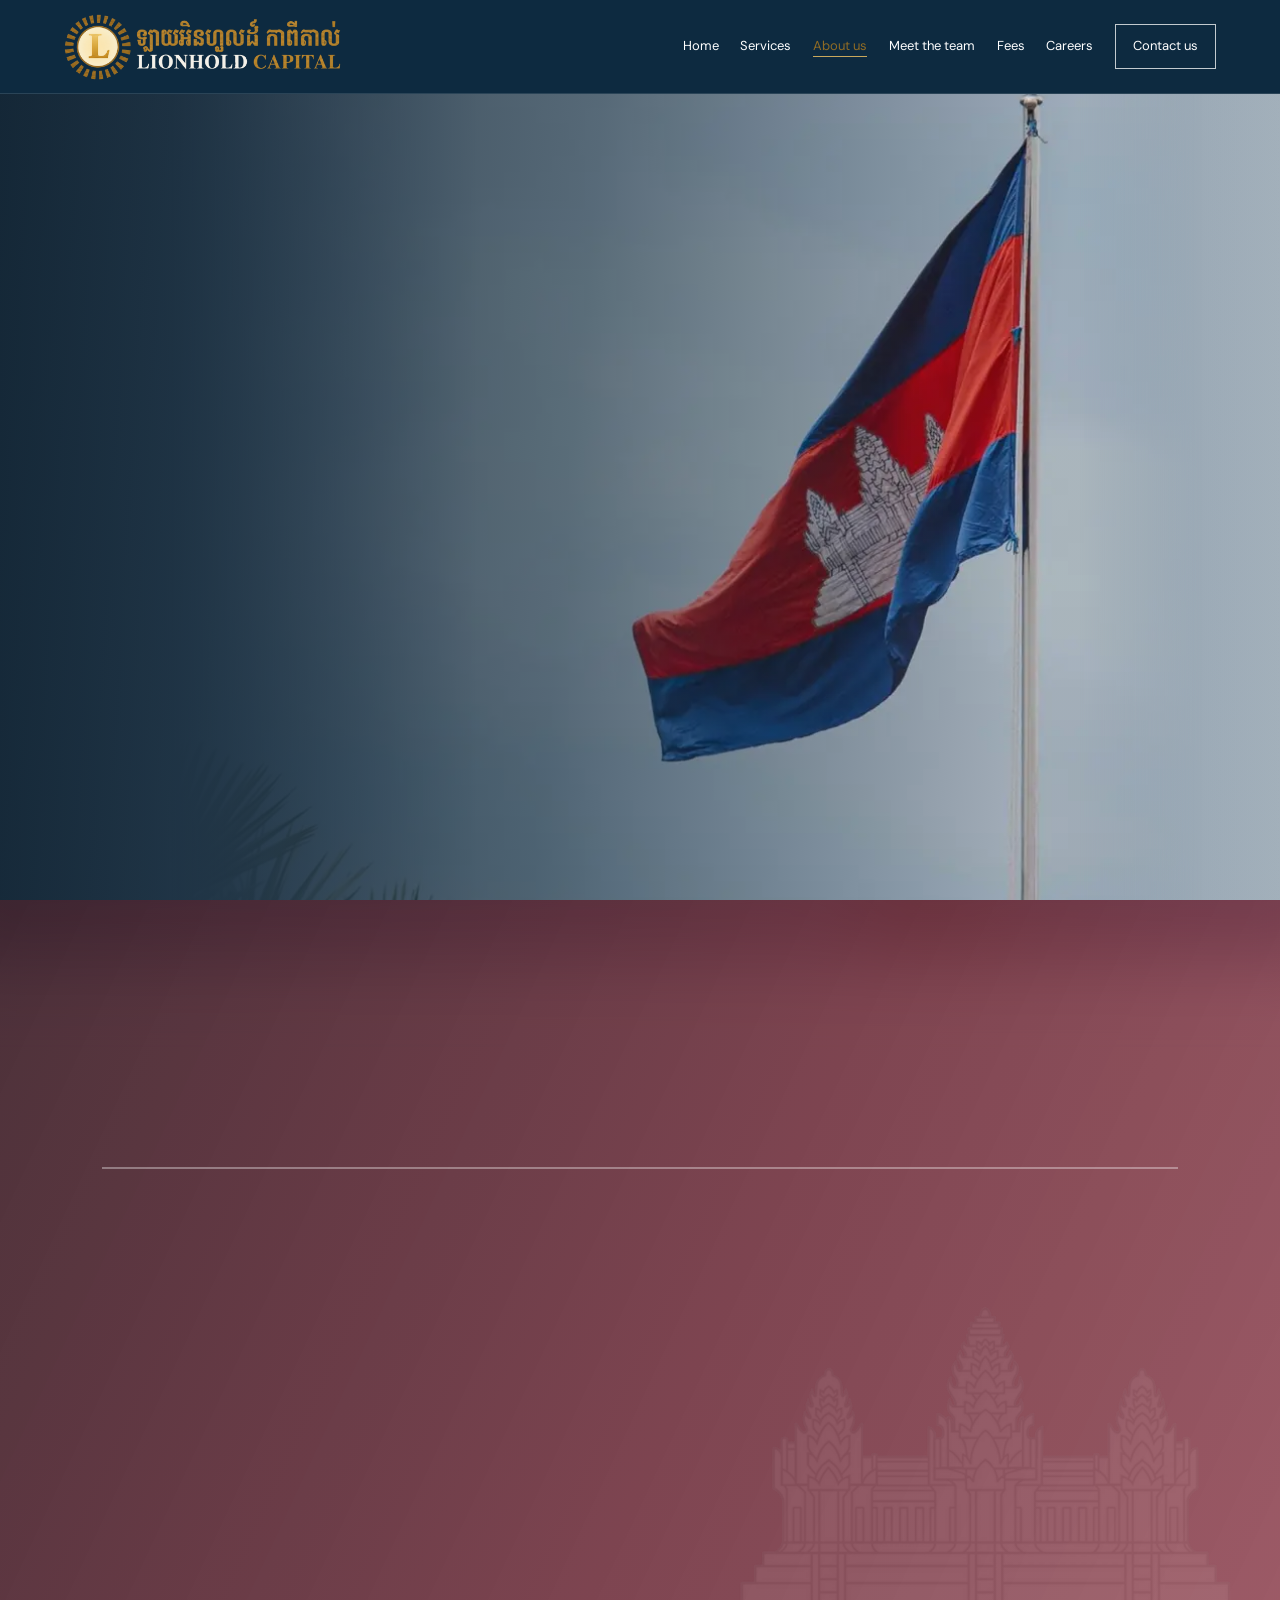
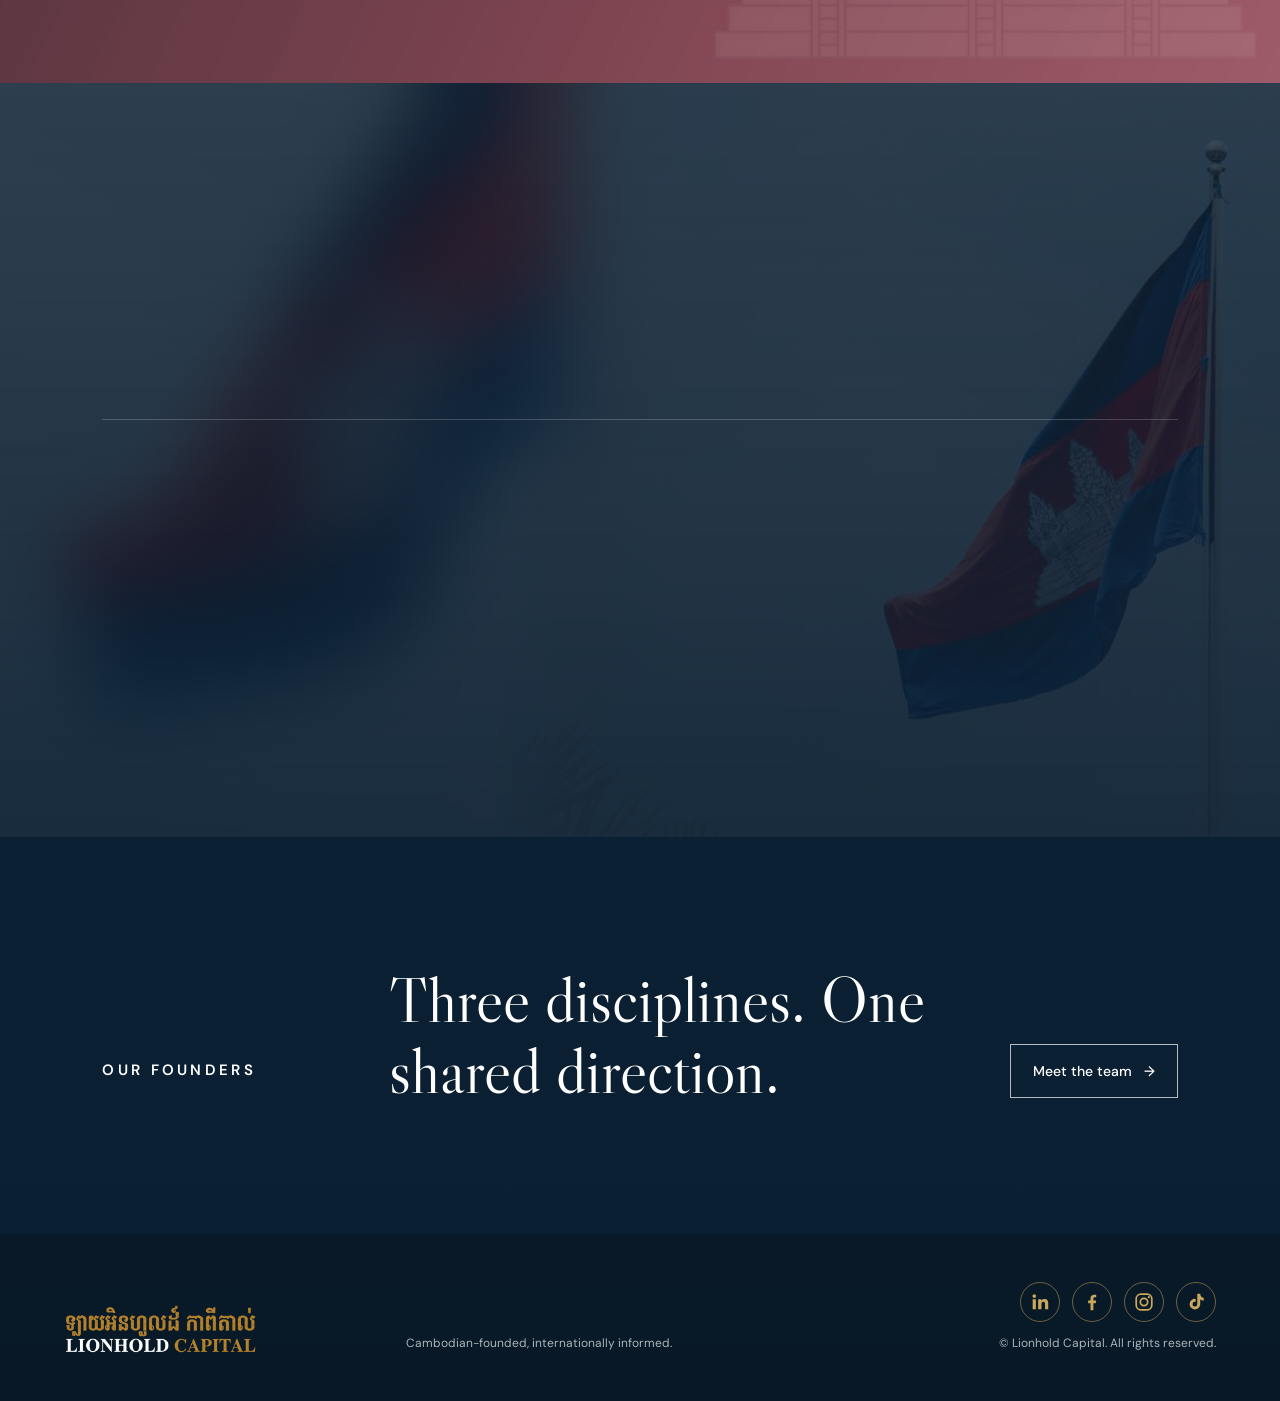
==== commit 8813f98b: "Social links: icon cards in contact section, round icon buttons in footer Co-Authored-By: Claude Son" ====
--- a/about.html
+++ b/about.html
@@ -12,7 +12,7 @@
   <link rel="preconnect" href="https://fonts.googleapis.com">
   <link rel="preconnect" href="https://fonts.gstatic.com" crossorigin>
   <link href="https://fonts.googleapis.com/css2?family=DM+Sans:wght@400;500;600&family=Libre+Caslon+Display&display=swap" rel="stylesheet">
-  <link rel="stylesheet" href="styles.css?v=20261041">
+  <link rel="stylesheet" href="styles.css?v=20261042">
 </head>
 <body class="tinted" style="--photo:url(assets/bg-about-flag.jpg);--band1:url(assets/bg-about-flag.jpg);--band2:none;--foot:none">
   <header class="site-header" id="top">
@@ -77,7 +77,7 @@
   <footer>
     <div class="footer-brand"><img class="footer-wordmark" src="assets/lionhold-wordmark-light.png?v=2" alt="Lionhold Capital" width="640" height="160"></div>
     <p>Cambodian-founded, internationally informed.</p>
-    <div class="footer-meta"><div class="footer-social"><a class="footer-linkedin" href="https://www.linkedin.com/company/lionholdcapital/" target="_blank" rel="noopener noreferrer" aria-label="Lionhold Capital on LinkedIn">LinkedIn <span aria-hidden="true">↗</span></a><a class="footer-linkedin" href="https://www.facebook.com/profile.php?id=61595010042443" target="_blank" rel="noopener noreferrer" aria-label="Lionhold Capital on Facebook">Facebook <span aria-hidden="true">↗</span></a><a class="footer-linkedin" href="https://www.instagram.com/lionhold.capital/" target="_blank" rel="noopener noreferrer" aria-label="Lionhold Capital on Instagram">Instagram <span aria-hidden="true">↗</span></a><a class="footer-linkedin" href="https://www.tiktok.com/@lionholdcapital.kh" target="_blank" rel="noopener noreferrer" aria-label="Lionhold Capital on TikTok">TikTok <span aria-hidden="true">↗</span></a></div><p>© <span id="year"></span> Lionhold Capital. All rights reserved.</p></div>
+    <div class="footer-meta"><div class="footer-social"><a class="social-dot social-linkedin" href="https://www.linkedin.com/company/lionholdcapital/" target="_blank" rel="noopener noreferrer" aria-label="Lionhold Capital on LinkedIn" title="LinkedIn"><svg viewBox="0 0 24 24" width="22" height="22" aria-hidden="true" focusable="false"><path fill="currentColor" d="M4 9h3.5v11H4zM5.75 3.5a2 2 0 110 4 2 2 0 010-4zM10 9h3.3v1.5c.5-.9 1.7-1.8 3.4-1.8 3.4 0 4.3 2.2 4.3 5.2V20h-3.5v-5.3c0-1.3 0-2.9-1.8-2.9s-2.1 1.4-2.1 2.8V20H10z"/></svg></a><a class="social-dot social-facebook" href="https://www.facebook.com/profile.php?id=61595010042443" target="_blank" rel="noopener noreferrer" aria-label="Lionhold Capital on Facebook" title="Facebook"><svg viewBox="0 0 24 24" width="22" height="22" aria-hidden="true" focusable="false"><path fill="currentColor" d="M13.5 21v-7.6h2.6l.4-3.1h-3V8.4c0-.9.3-1.5 1.5-1.5h1.6V4.1c-.3 0-1.2-.1-2.3-.1-2.3 0-3.9 1.4-3.9 4v2.3H7.8v3.1h2.6V21z"/></svg></a><a class="social-dot social-instagram" href="https://www.instagram.com/lionhold.capital/" target="_blank" rel="noopener noreferrer" aria-label="Lionhold Capital on Instagram" title="Instagram"><svg viewBox="0 0 24 24" width="22" height="22" aria-hidden="true" focusable="false"><rect x="3.5" y="3.5" width="17" height="17" rx="5" fill="none" stroke="currentColor" stroke-width="1.9"/><circle cx="12" cy="12" r="4" fill="none" stroke="currentColor" stroke-width="1.9"/><circle cx="17.3" cy="6.7" r="1.2" fill="currentColor"/></svg></a><a class="social-dot social-tiktok" href="https://www.tiktok.com/@lionholdcapital.kh" target="_blank" rel="noopener noreferrer" aria-label="Lionhold Capital on TikTok" title="TikTok"><svg viewBox="0 0 24 24" width="22" height="22" aria-hidden="true" focusable="false"><path fill="currentColor" d="M16.6 3h-3.2v11.4a2.6 2.6 0 11-2.6-2.6c.3 0 .5 0 .8.1V8.6a5.8 5.8 0 105 5.8V9.3c1.1.8 2.4 1.3 3.8 1.3V7.4c-2.1-.1-3.6-1.7-3.8-4.4z"/></svg></a></div><p>© <span id="year"></span> Lionhold Capital. All rights reserved.</p></div>
   </footer>
   <script src="script.js?v=20261016"></script>
 </body>
--- a/styles.css
+++ b/styles.css
@@ -241,3 +241,19 @@
 @media(max-width:560px){.footer-social{justify-content:flex-start}}
 .contact-social{display:flex;flex-wrap:wrap;gap:12px}
 .contact-social{gap:10px}.contact-social .button{padding-left:15px;padding-right:15px;gap:8px;font-size:15px}@media(min-width:901px){.contact-social .li-badge{display:none}}
+/* Social: cards + footer icons */
+.contact-social{display:grid!important;grid-template-columns:repeat(2,minmax(0,1fr));gap:12px!important;width:min(100%,460px)}
+.social-card{display:flex;align-items:center;gap:14px;padding:13px 16px;border:1px solid rgba(255,255,255,.32);border-radius:12px;background:rgba(255,255,255,.07);color:#fff;text-decoration:none;transition:background .2s,border-color .2s,transform .2s}
+.social-card:hover{background:rgba(255,255,255,.16);border-color:rgba(255,255,255,.7);transform:translateY(-2px)}
+.social-icon{flex:none;width:40px;height:40px;border-radius:10px;display:grid;place-items:center;background:rgba(255,255,255,.12);color:#fff}
+.social-linkedin .social-icon{background:#0a66c2}.social-facebook .social-icon{background:#1877f2}
+.social-instagram .social-icon{background:linear-gradient(45deg,#f9a03f,#e1306c 55%,#833ab4)}
+.social-tiktok .social-icon{background:#0b0b0f;box-shadow:inset 1.5px 0 0 #25f4ee,inset -1.5px 0 0 #fe2c55}
+.social-text{display:flex;flex-direction:column;min-width:0;line-height:1.25}
+.social-text b{font-size:15px;font-weight:600;letter-spacing:.01em}
+.social-text small{font-size:12px;color:rgba(255,255,255,.7);white-space:nowrap;overflow:hidden;text-overflow:ellipsis}
+.social-arrow{margin-left:auto;opacity:.7;font-size:15px}
+@media(max-width:480px){.contact-social{grid-template-columns:1fr}}
+.footer-social{display:flex!important;gap:12px!important;flex-wrap:nowrap}
+.social-dot{width:40px;height:40px;border-radius:50%;display:grid;place-items:center;color:#c9a75d;border:1px solid rgba(201,167,93,.5)!important;padding:0!important;transition:background .2s,color .2s,transform .2s}
+.social-dot:hover{background:#c9a75d;color:#0b1d2e!important;transform:translateY(-2px)}
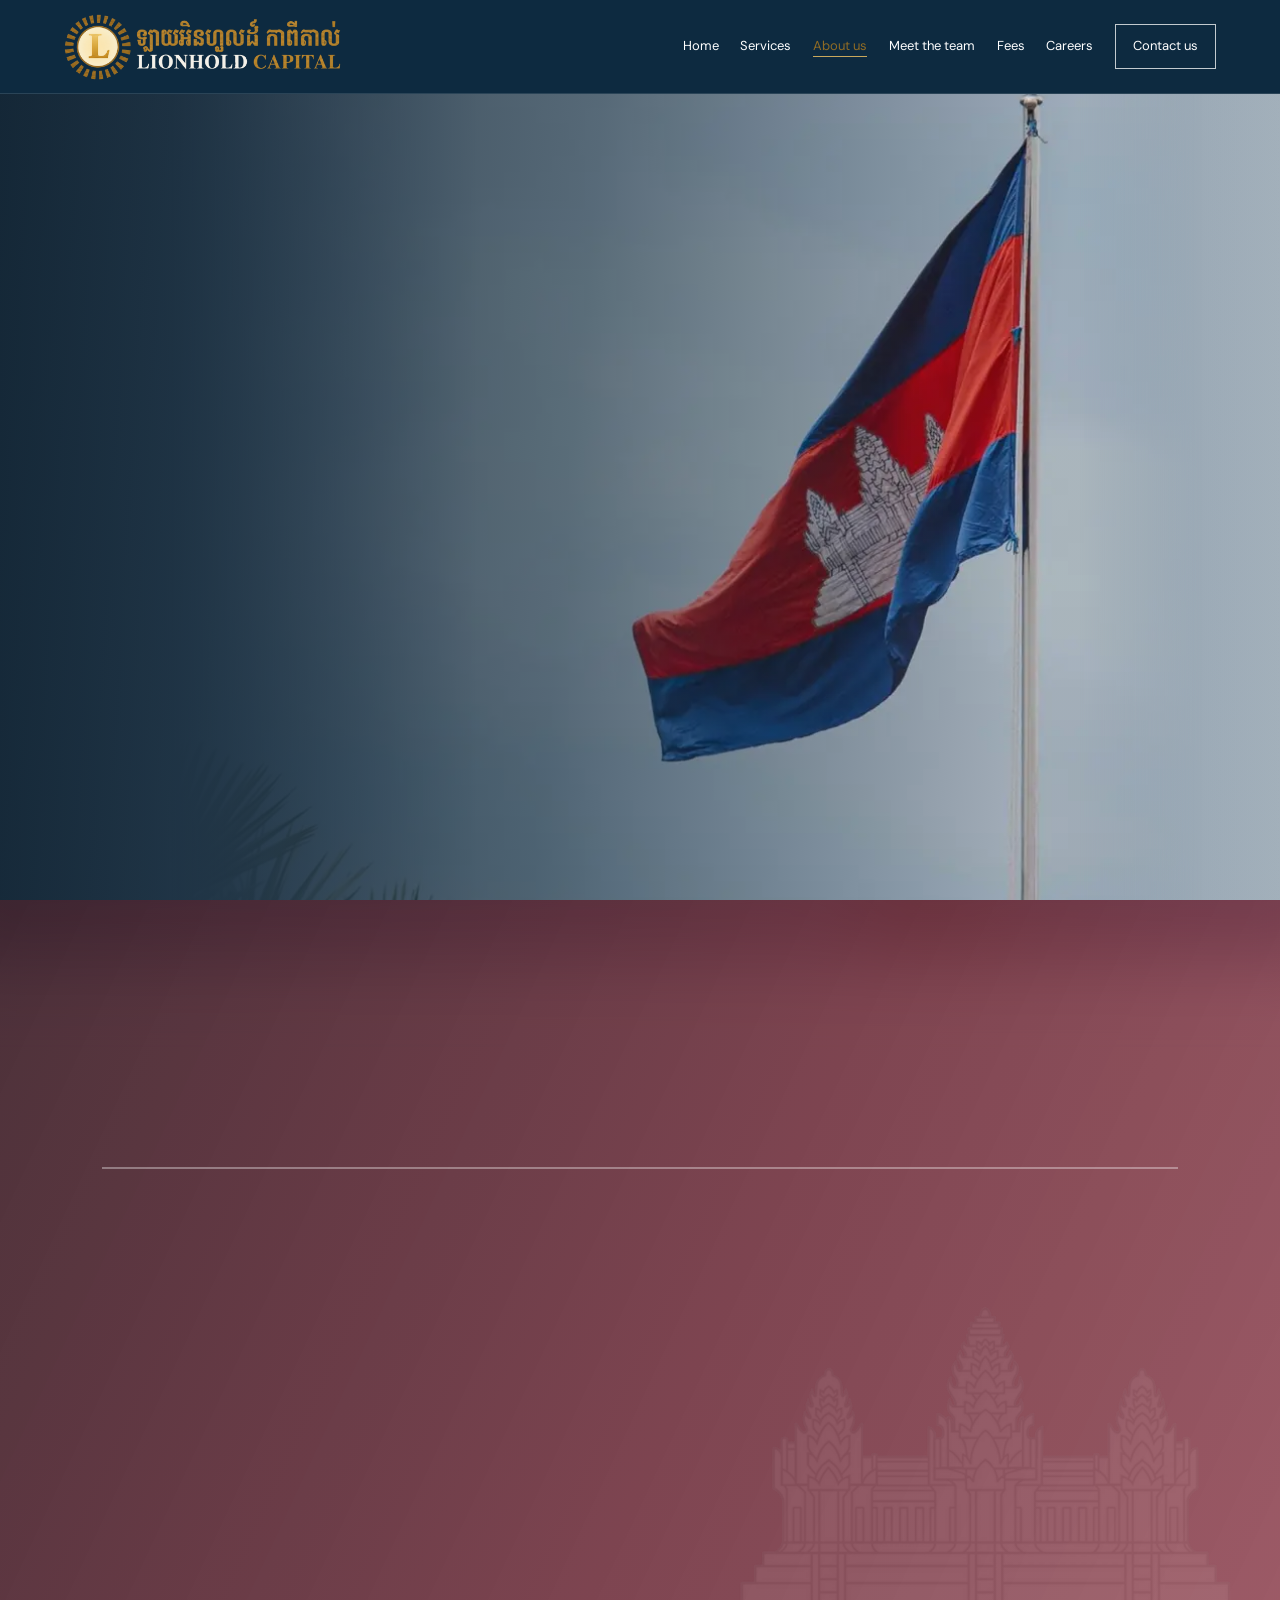
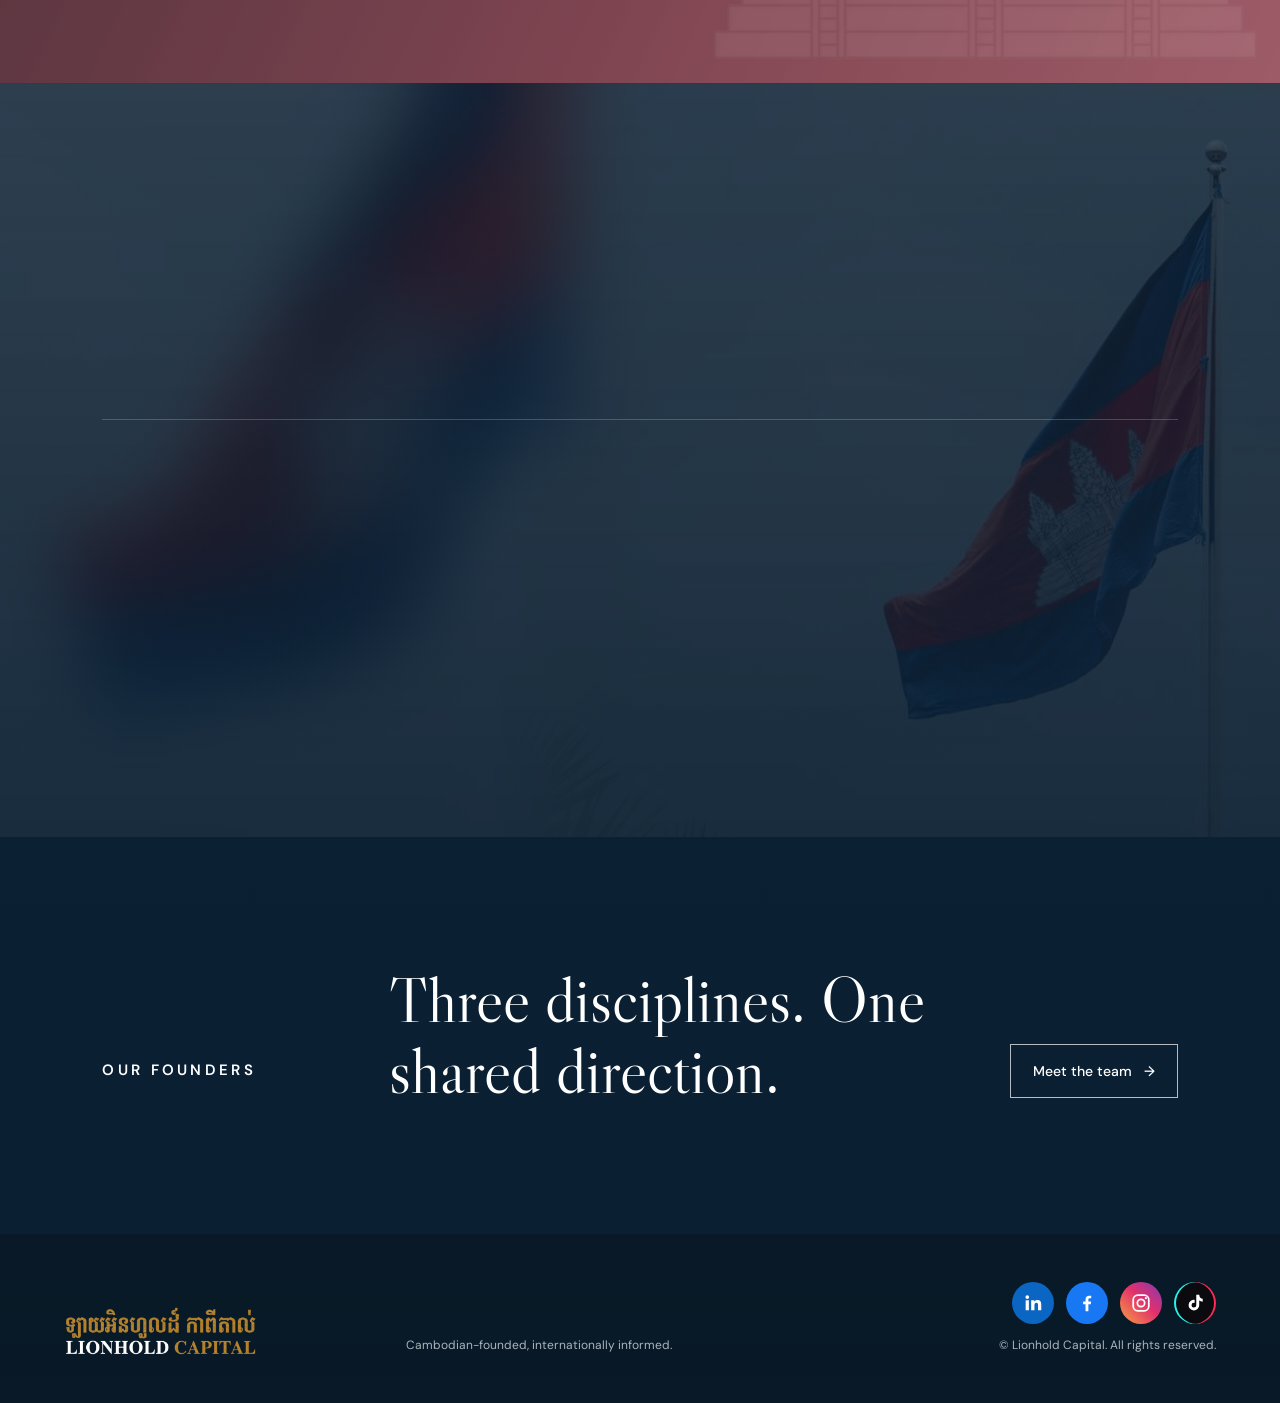
==== commit 4e6d2781: "Brand-coloured footer social icons Co-Authored-By: Claude Sonnet 5.5 <noreply@anthropic.com> Claude-" ====
--- a/about.html
+++ b/about.html
@@ -12,7 +12,7 @@
   <link rel="preconnect" href="https://fonts.googleapis.com">
   <link rel="preconnect" href="https://fonts.gstatic.com" crossorigin>
   <link href="https://fonts.googleapis.com/css2?family=DM+Sans:wght@400;500;600&family=Libre+Caslon+Display&display=swap" rel="stylesheet">
-  <link rel="stylesheet" href="styles.css?v=20261042">
+  <link rel="stylesheet" href="styles.css?v=20261043">
 </head>
 <body class="tinted" style="--photo:url(assets/bg-about-flag.jpg);--band1:url(assets/bg-about-flag.jpg);--band2:none;--foot:none">
   <header class="site-header" id="top">
--- a/styles.css
+++ b/styles.css
@@ -257,3 +257,10 @@
 .footer-social{display:flex!important;gap:12px!important;flex-wrap:nowrap}
 .social-dot{width:40px;height:40px;border-radius:50%;display:grid;place-items:center;color:#c9a75d;border:1px solid rgba(201,167,93,.5)!important;padding:0!important;transition:background .2s,color .2s,transform .2s}
 .social-dot:hover{background:#c9a75d;color:#0b1d2e!important;transform:translateY(-2px)}
+/* Footer social icons in brand colours */
+.social-dot{color:#fff!important;border:0!important;width:42px;height:42px}
+.social-dot.social-linkedin{background:#0a66c2}
+.social-dot.social-facebook{background:#1877f2}
+.social-dot.social-instagram{background:linear-gradient(45deg,#f9a03f,#e1306c 55%,#833ab4)}
+.social-dot.social-tiktok{background:#0b0b0f;box-shadow:inset 2px 0 0 #25f4ee,inset -2px 0 0 #fe2c55}
+.social-dot:hover{filter:brightness(1.15);color:#fff!important;transform:translateY(-2px)}
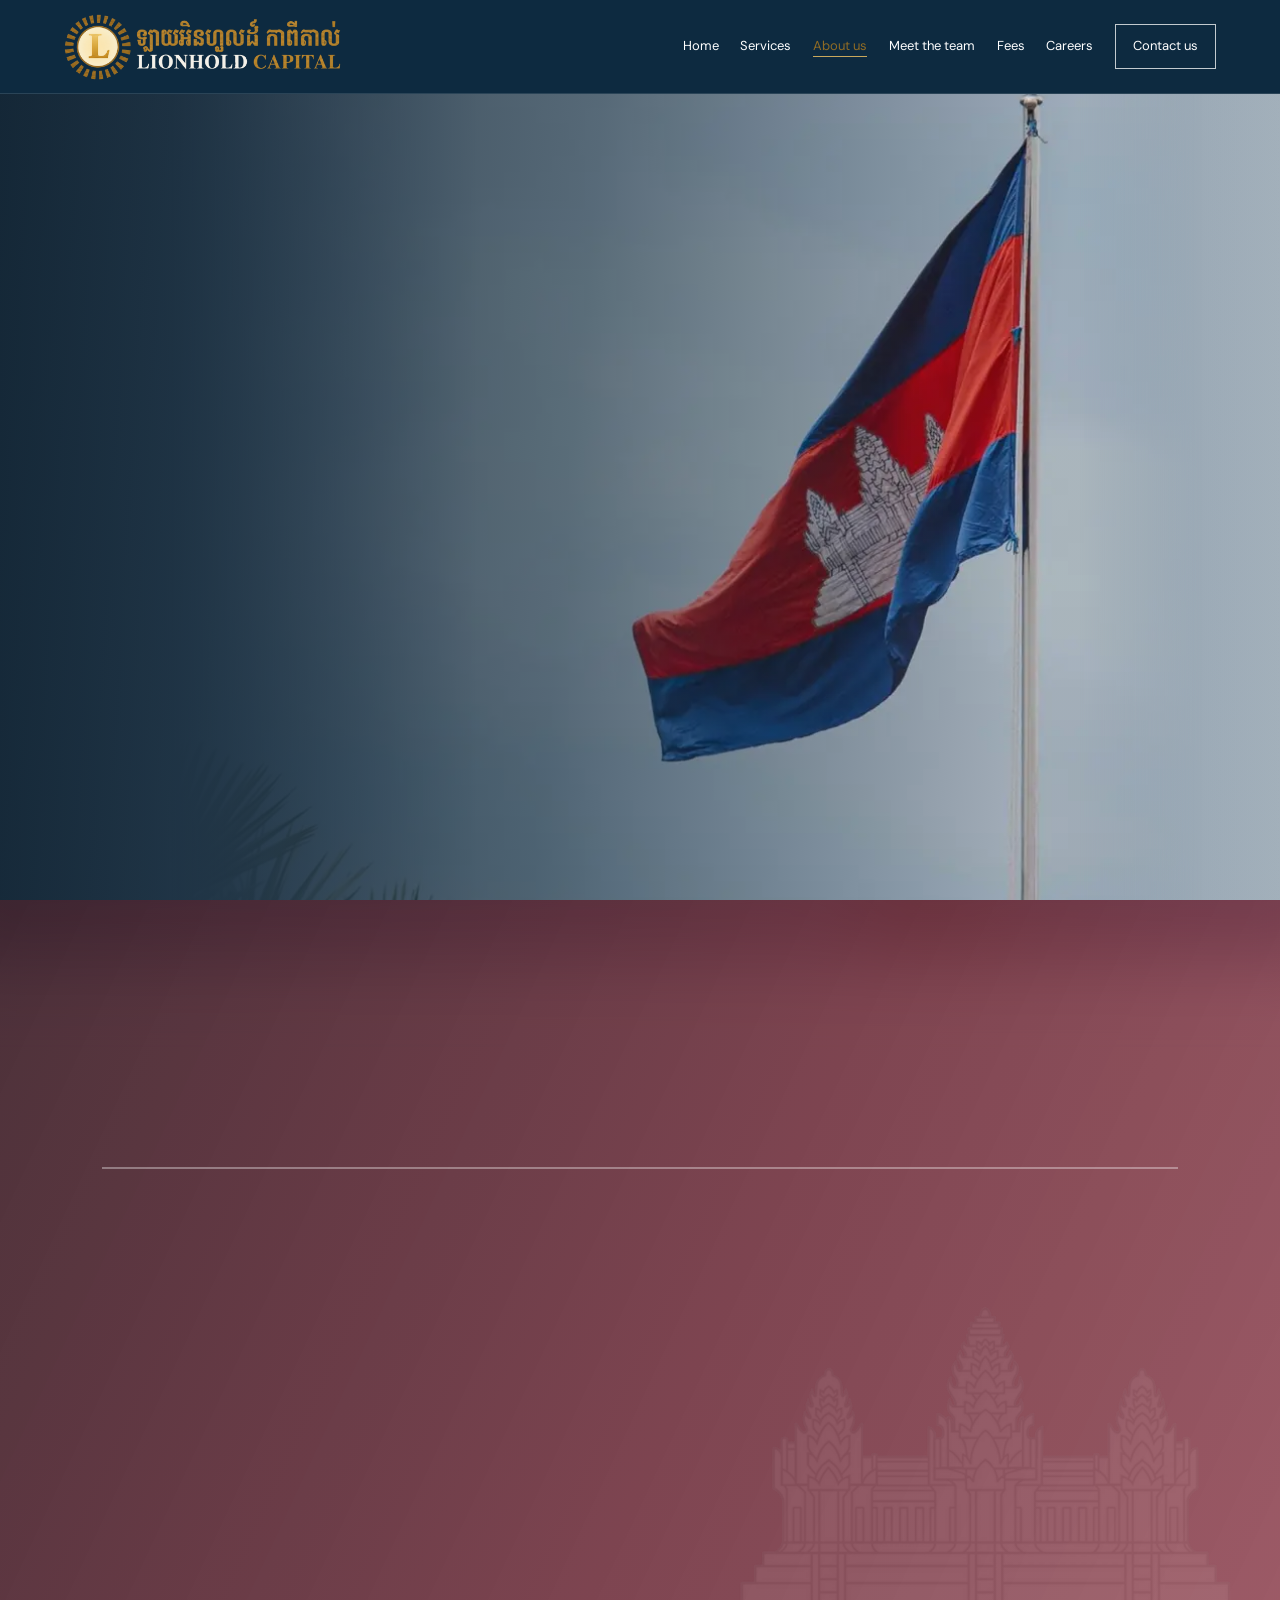
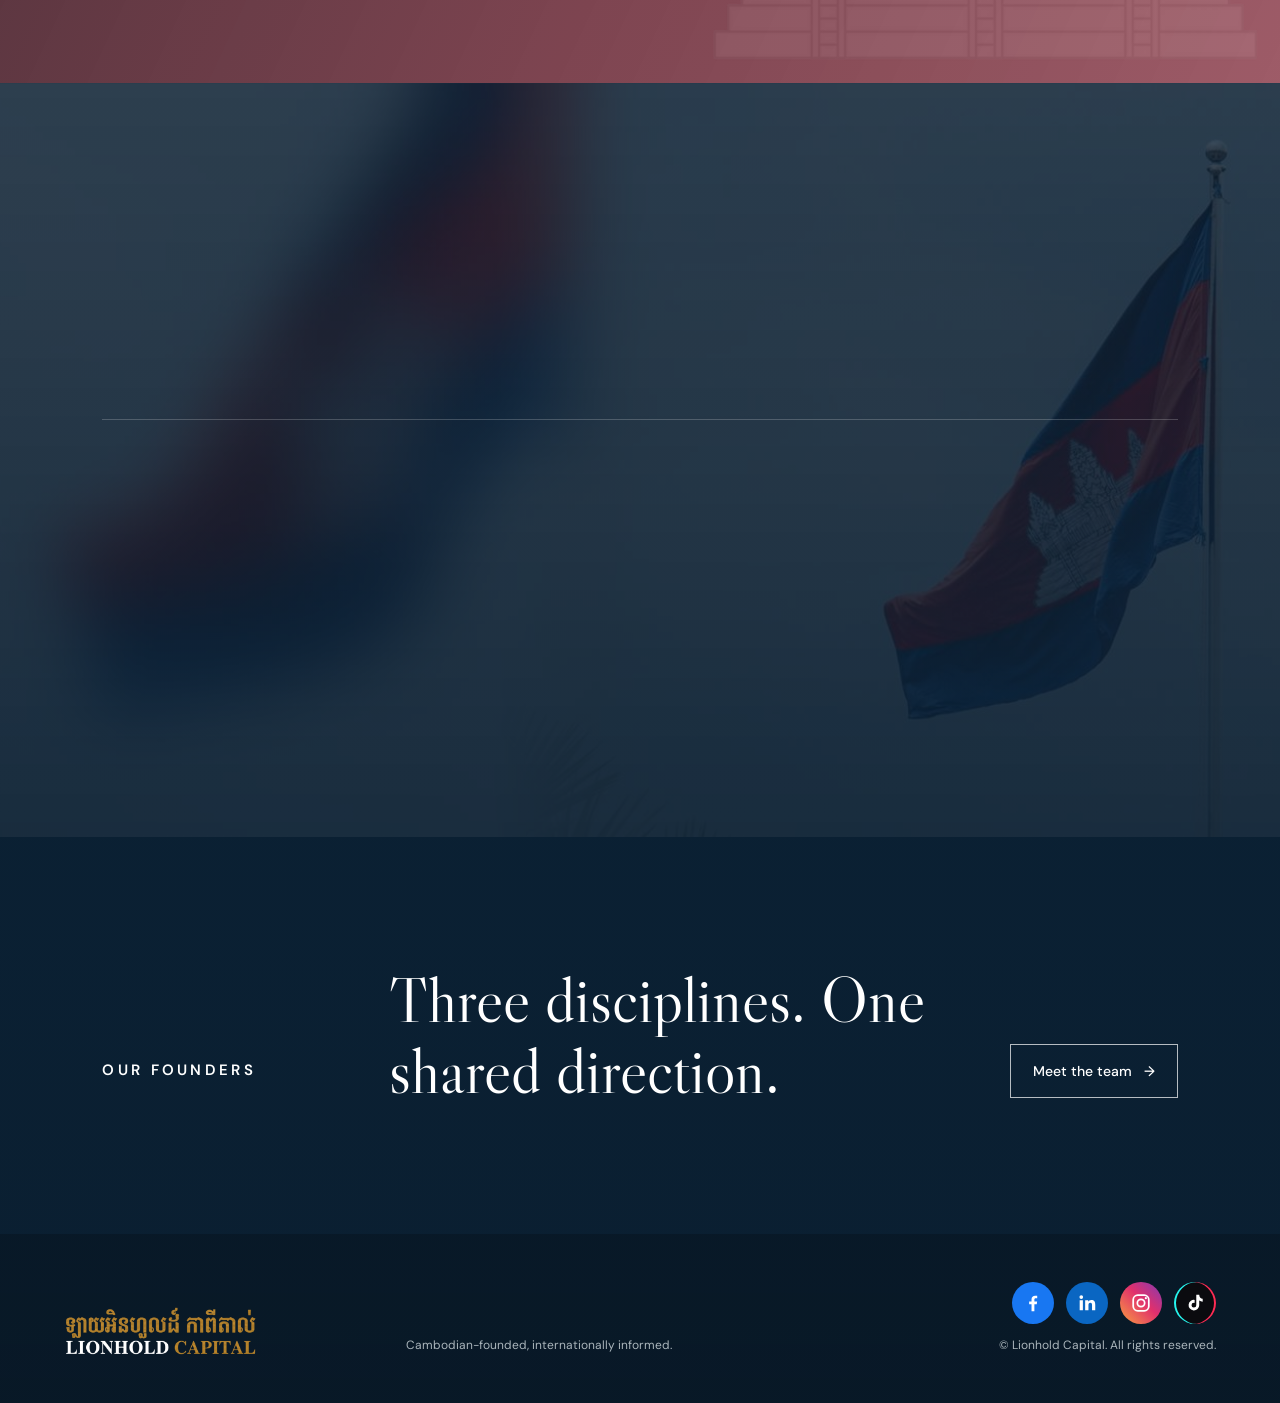
==== commit f1aba9cc: "Social order: Facebook, LinkedIn, Instagram, TikTok Co-Authored-By: Claude Sonnet 5.5 <noreply@anthr" ====
--- a/about.html
+++ b/about.html
@@ -12,7 +12,7 @@
   <link rel="preconnect" href="https://fonts.googleapis.com">
   <link rel="preconnect" href="https://fonts.gstatic.com" crossorigin>
   <link href="https://fonts.googleapis.com/css2?family=DM+Sans:wght@400;500;600&family=Libre+Caslon+Display&display=swap" rel="stylesheet">
-  <link rel="stylesheet" href="styles.css?v=20261043">
+  <link rel="stylesheet" href="styles.css?v=20261044">
 </head>
 <body class="tinted" style="--photo:url(assets/bg-about-flag.jpg);--band1:url(assets/bg-about-flag.jpg);--band2:none;--foot:none">
   <header class="site-header" id="top">
@@ -77,7 +77,7 @@
   <footer>
     <div class="footer-brand"><img class="footer-wordmark" src="assets/lionhold-wordmark-light.png?v=2" alt="Lionhold Capital" width="640" height="160"></div>
     <p>Cambodian-founded, internationally informed.</p>
-    <div class="footer-meta"><div class="footer-social"><a class="social-dot social-linkedin" href="https://www.linkedin.com/company/lionholdcapital/" target="_blank" rel="noopener noreferrer" aria-label="Lionhold Capital on LinkedIn" title="LinkedIn"><svg viewBox="0 0 24 24" width="22" height="22" aria-hidden="true" focusable="false"><path fill="currentColor" d="M4 9h3.5v11H4zM5.75 3.5a2 2 0 110 4 2 2 0 010-4zM10 9h3.3v1.5c.5-.9 1.7-1.8 3.4-1.8 3.4 0 4.3 2.2 4.3 5.2V20h-3.5v-5.3c0-1.3 0-2.9-1.8-2.9s-2.1 1.4-2.1 2.8V20H10z"/></svg></a><a class="social-dot social-facebook" href="https://www.facebook.com/profile.php?id=61595010042443" target="_blank" rel="noopener noreferrer" aria-label="Lionhold Capital on Facebook" title="Facebook"><svg viewBox="0 0 24 24" width="22" height="22" aria-hidden="true" focusable="false"><path fill="currentColor" d="M13.5 21v-7.6h2.6l.4-3.1h-3V8.4c0-.9.3-1.5 1.5-1.5h1.6V4.1c-.3 0-1.2-.1-2.3-.1-2.3 0-3.9 1.4-3.9 4v2.3H7.8v3.1h2.6V21z"/></svg></a><a class="social-dot social-instagram" href="https://www.instagram.com/lionhold.capital/" target="_blank" rel="noopener noreferrer" aria-label="Lionhold Capital on Instagram" title="Instagram"><svg viewBox="0 0 24 24" width="22" height="22" aria-hidden="true" focusable="false"><rect x="3.5" y="3.5" width="17" height="17" rx="5" fill="none" stroke="currentColor" stroke-width="1.9"/><circle cx="12" cy="12" r="4" fill="none" stroke="currentColor" stroke-width="1.9"/><circle cx="17.3" cy="6.7" r="1.2" fill="currentColor"/></svg></a><a class="social-dot social-tiktok" href="https://www.tiktok.com/@lionholdcapital.kh" target="_blank" rel="noopener noreferrer" aria-label="Lionhold Capital on TikTok" title="TikTok"><svg viewBox="0 0 24 24" width="22" height="22" aria-hidden="true" focusable="false"><path fill="currentColor" d="M16.6 3h-3.2v11.4a2.6 2.6 0 11-2.6-2.6c.3 0 .5 0 .8.1V8.6a5.8 5.8 0 105 5.8V9.3c1.1.8 2.4 1.3 3.8 1.3V7.4c-2.1-.1-3.6-1.7-3.8-4.4z"/></svg></a></div><p>© <span id="year"></span> Lionhold Capital. All rights reserved.</p></div>
+    <div class="footer-meta"><div class="footer-social"><a class="social-dot social-facebook" href="https://www.facebook.com/profile.php?id=61595010042443" target="_blank" rel="noopener noreferrer" aria-label="Lionhold Capital on Facebook" title="Facebook"><svg viewBox="0 0 24 24" width="22" height="22" aria-hidden="true" focusable="false"><path fill="currentColor" d="M13.5 21v-7.6h2.6l.4-3.1h-3V8.4c0-.9.3-1.5 1.5-1.5h1.6V4.1c-.3 0-1.2-.1-2.3-.1-2.3 0-3.9 1.4-3.9 4v2.3H7.8v3.1h2.6V21z"/></svg></a><a class="social-dot social-linkedin" href="https://www.linkedin.com/company/lionholdcapital/" target="_blank" rel="noopener noreferrer" aria-label="Lionhold Capital on LinkedIn" title="LinkedIn"><svg viewBox="0 0 24 24" width="22" height="22" aria-hidden="true" focusable="false"><path fill="currentColor" d="M4 9h3.5v11H4zM5.75 3.5a2 2 0 110 4 2 2 0 010-4zM10 9h3.3v1.5c.5-.9 1.7-1.8 3.4-1.8 3.4 0 4.3 2.2 4.3 5.2V20h-3.5v-5.3c0-1.3 0-2.9-1.8-2.9s-2.1 1.4-2.1 2.8V20H10z"/></svg></a><a class="social-dot social-instagram" href="https://www.instagram.com/lionhold.capital/" target="_blank" rel="noopener noreferrer" aria-label="Lionhold Capital on Instagram" title="Instagram"><svg viewBox="0 0 24 24" width="22" height="22" aria-hidden="true" focusable="false"><rect x="3.5" y="3.5" width="17" height="17" rx="5" fill="none" stroke="currentColor" stroke-width="1.9"/><circle cx="12" cy="12" r="4" fill="none" stroke="currentColor" stroke-width="1.9"/><circle cx="17.3" cy="6.7" r="1.2" fill="currentColor"/></svg></a><a class="social-dot social-tiktok" href="https://www.tiktok.com/@lionholdcapital.kh" target="_blank" rel="noopener noreferrer" aria-label="Lionhold Capital on TikTok" title="TikTok"><svg viewBox="0 0 24 24" width="22" height="22" aria-hidden="true" focusable="false"><path fill="currentColor" d="M16.6 3h-3.2v11.4a2.6 2.6 0 11-2.6-2.6c.3 0 .5 0 .8.1V8.6a5.8 5.8 0 105 5.8V9.3c1.1.8 2.4 1.3 3.8 1.3V7.4c-2.1-.1-3.6-1.7-3.8-4.4z"/></svg></a></div><p>© <span id="year"></span> Lionhold Capital. All rights reserved.</p></div>
   </footer>
   <script src="script.js?v=20261016"></script>
 </body>
--- a/styles.css
+++ b/styles.css
@@ -264,3 +264,4 @@
 .social-dot.social-instagram{background:linear-gradient(45deg,#f9a03f,#e1306c 55%,#833ab4)}
 .social-dot.social-tiktok{background:#0b0b0f;box-shadow:inset 2px 0 0 #25f4ee,inset -2px 0 0 #fe2c55}
 .social-dot:hover{filter:brightness(1.15);color:#fff!important;transform:translateY(-2px)}
+.social-card{gap:12px;padding:13px 12px 13px 14px}.social-text small{font-size:11.5px}.social-arrow{font-size:14px}
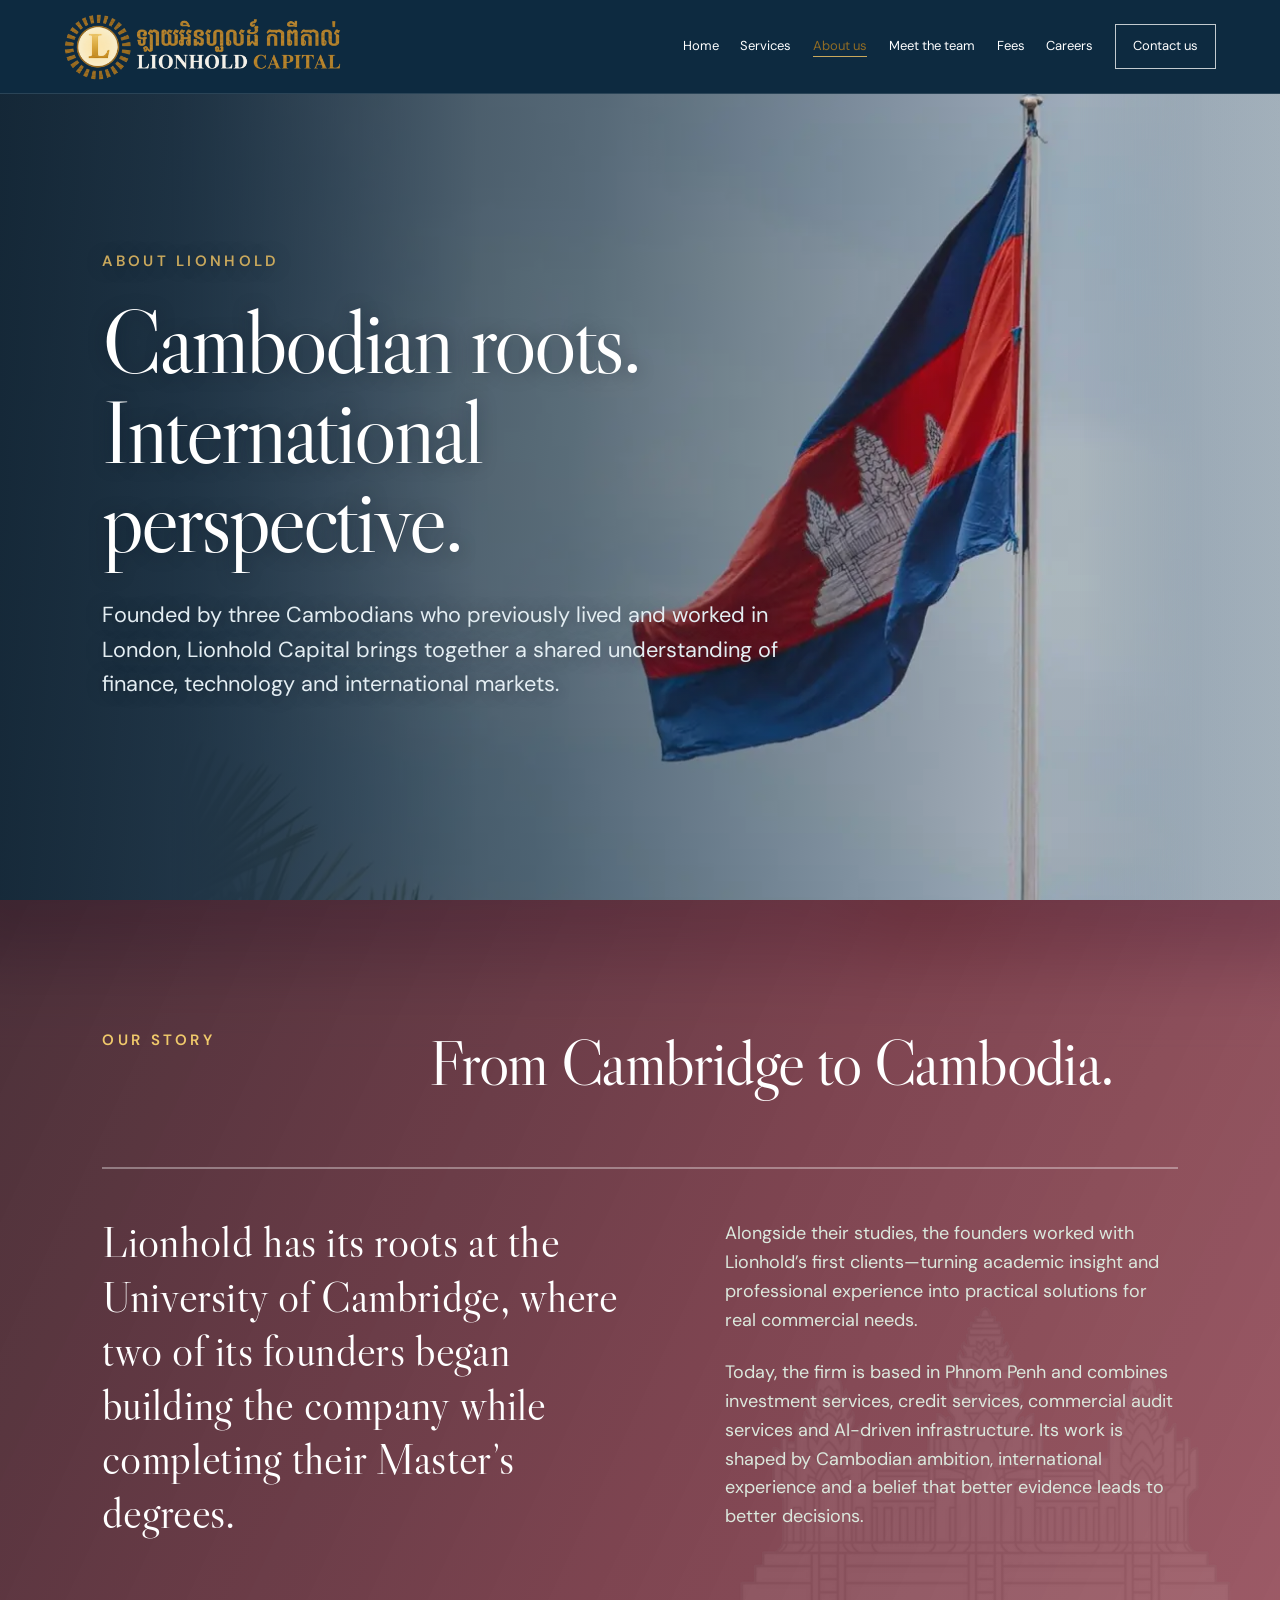
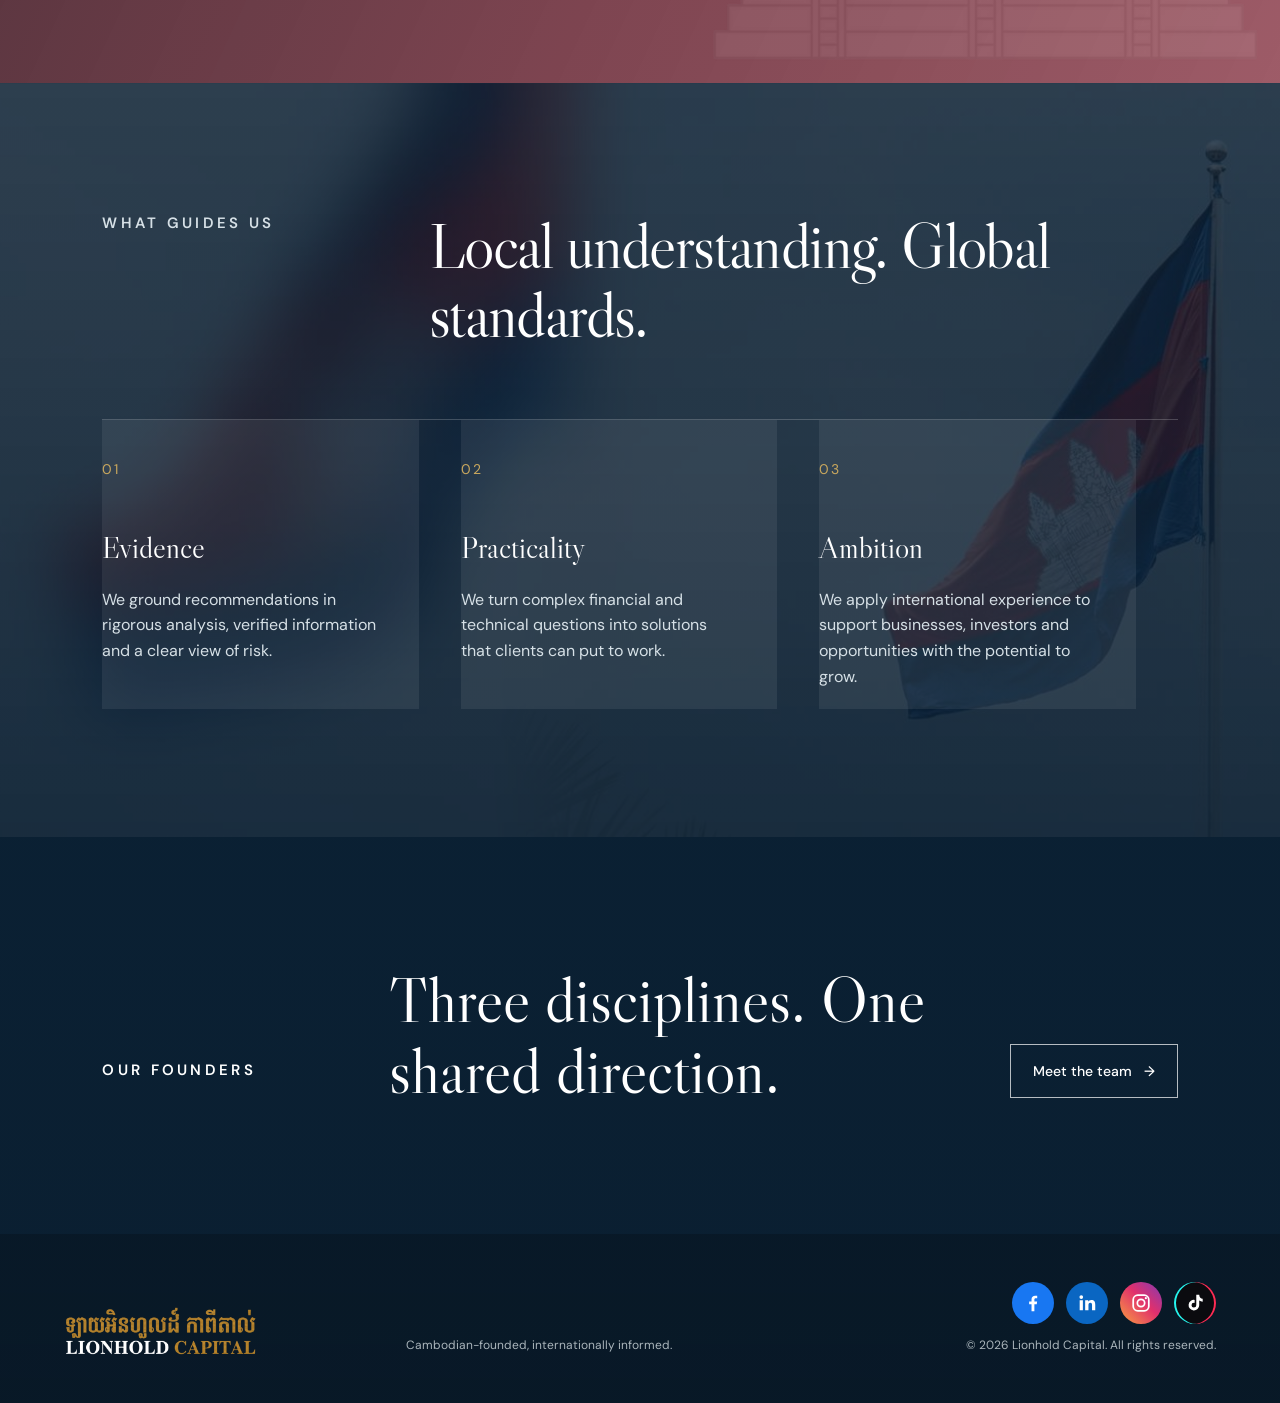
==== commit e9b7c673: "Invest globally card: sales copy, expandable How it works Co-Authored-By: Claude Sonnet 5.5 <noreply" ====
--- a/about.html
+++ b/about.html
@@ -12,7 +12,7 @@
   <link rel="preconnect" href="https://fonts.googleapis.com">
   <link rel="preconnect" href="https://fonts.gstatic.com" crossorigin>
   <link href="https://fonts.googleapis.com/css2?family=DM+Sans:wght@400;500;600&family=Libre+Caslon+Display&display=swap" rel="stylesheet">
-  <link rel="stylesheet" href="styles.css?v=20261044">
+  <link rel="stylesheet" href="styles.css?v=20261045">
 </head>
 <body class="tinted" style="--photo:url(assets/bg-about-flag.jpg);--band1:url(assets/bg-about-flag.jpg);--band2:none;--foot:none">
   <header class="site-header" id="top">
@@ -50,7 +50,7 @@
         <p class="origin-lead reveal">Lionhold has its roots at the University of Cambridge, where two of its founders began building the company while completing their Master’s degrees.</p>
         <div class="origin-copy reveal">
           <p>Alongside their studies, the founders worked with Lionhold’s first clients—turning academic insight and professional experience into practical solutions for real commercial needs.</p>
-          <p>Today, the firm is based in Phnom Penh and combines investment advisory, credit services, commercial audit services and AI-driven infrastructure. Its work is shaped by Cambodian ambition, international experience and a belief that better evidence leads to better decisions.</p>
+          <p>Today, the firm is based in Phnom Penh and combines investment services, credit services, commercial audit services and AI-driven infrastructure. Its work is shaped by Cambodian ambition, international experience and a belief that better evidence leads to better decisions.</p>
         </div>
       </div>
     </section>
@@ -79,6 +79,6 @@
     <p>Cambodian-founded, internationally informed.</p>
     <div class="footer-meta"><div class="footer-social"><a class="social-dot social-facebook" href="https://www.facebook.com/profile.php?id=61595010042443" target="_blank" rel="noopener noreferrer" aria-label="Lionhold Capital on Facebook" title="Facebook"><svg viewBox="0 0 24 24" width="22" height="22" aria-hidden="true" focusable="false"><path fill="currentColor" d="M13.5 21v-7.6h2.6l.4-3.1h-3V8.4c0-.9.3-1.5 1.5-1.5h1.6V4.1c-.3 0-1.2-.1-2.3-.1-2.3 0-3.9 1.4-3.9 4v2.3H7.8v3.1h2.6V21z"/></svg></a><a class="social-dot social-linkedin" href="https://www.linkedin.com/company/lionholdcapital/" target="_blank" rel="noopener noreferrer" aria-label="Lionhold Capital on LinkedIn" title="LinkedIn"><svg viewBox="0 0 24 24" width="22" height="22" aria-hidden="true" focusable="false"><path fill="currentColor" d="M4 9h3.5v11H4zM5.75 3.5a2 2 0 110 4 2 2 0 010-4zM10 9h3.3v1.5c.5-.9 1.7-1.8 3.4-1.8 3.4 0 4.3 2.2 4.3 5.2V20h-3.5v-5.3c0-1.3 0-2.9-1.8-2.9s-2.1 1.4-2.1 2.8V20H10z"/></svg></a><a class="social-dot social-instagram" href="https://www.instagram.com/lionhold.capital/" target="_blank" rel="noopener noreferrer" aria-label="Lionhold Capital on Instagram" title="Instagram"><svg viewBox="0 0 24 24" width="22" height="22" aria-hidden="true" focusable="false"><rect x="3.5" y="3.5" width="17" height="17" rx="5" fill="none" stroke="currentColor" stroke-width="1.9"/><circle cx="12" cy="12" r="4" fill="none" stroke="currentColor" stroke-width="1.9"/><circle cx="17.3" cy="6.7" r="1.2" fill="currentColor"/></svg></a><a class="social-dot social-tiktok" href="https://www.tiktok.com/@lionholdcapital.kh" target="_blank" rel="noopener noreferrer" aria-label="Lionhold Capital on TikTok" title="TikTok"><svg viewBox="0 0 24 24" width="22" height="22" aria-hidden="true" focusable="false"><path fill="currentColor" d="M16.6 3h-3.2v11.4a2.6 2.6 0 11-2.6-2.6c.3 0 .5 0 .8.1V8.6a5.8 5.8 0 105 5.8V9.3c1.1.8 2.4 1.3 3.8 1.3V7.4c-2.1-.1-3.6-1.7-3.8-4.4z"/></svg></a></div><p>© <span id="year"></span> Lionhold Capital. All rights reserved.</p></div>
   </footer>
-  <script src="script.js?v=20261016"></script>
+  <script src="script.js?v=20261017"></script>
 </body>
 </html>
--- a/styles.css
+++ b/styles.css
@@ -265,3 +265,77 @@
 .social-dot.social-tiktok{background:#0b0b0f;box-shadow:inset 2px 0 0 #25f4ee,inset -2px 0 0 #fe2c55}
 .social-dot:hover{filter:brightness(1.15);color:#fff!important;transform:translateY(-2px)}
 .social-card{gap:12px;padding:13px 12px 13px 14px}.social-text small{font-size:11.5px}.social-arrow{font-size:14px}
+/* ===== Services page: chapter layout (matches Lionhold Education) ===== */
+.svc .service-group:not(.technology-services){counter-reset:svc}
+.svc .financial-division{display:grid;grid-template-columns:.8fr 1.2fr;gap:0 clamp(30px,6vw,96px);align-items:start;padding:clamp(40px,5vw,70px) 0;margin-top:0;border-top:1px solid rgba(255,255,255,.0);counter-increment:svc;border-top:1px solid var(--line)}
+.svc .financial-division:first-of-type,.svc .section-heading+.financial-division{border-top:2px solid var(--line)}
+.svc .division-heading{display:block;grid-column:1;grid-row:1/span 4;margin:0;position:sticky;top:130px}
+.svc .division-heading p{display:none}
+.svc .division-heading:before{content:counter(svc,decimal-leading-zero);display:block;font-family:var(--serif);font-size:clamp(70px,8vw,120px);line-height:.85;color:#c9a85c;margin-bottom:16px}
+.svc .division-heading h3{margin:0;font-family:var(--serif);font-weight:400;font-size:clamp(32px,3.4vw,50px);line-height:1.05}
+.svc .financial-division .capability-grid{grid-column:2;grid-template-columns:1fr!important;gap:16px;border:0!important}
+.svc .capability-card{position:relative;min-height:0!important;padding:clamp(22px,2.6vw,34px) clamp(22px,2.6vw,34px) clamp(22px,2.6vw,34px) clamp(78px,7vw,96px)!important;border:1px solid var(--line)!important;border-radius:8px;background:rgba(255,255,255,.72)!important;-webkit-backdrop-filter:blur(6px);backdrop-filter:blur(6px);box-shadow:0 1px 0 rgba(255,255,255,.6) inset;transition:transform .25s,box-shadow .25s,border-color .25s}
+.svc .capability-card:hover{transform:translateY(-3px);box-shadow:0 18px 40px rgba(8,24,38,.14);border-color:#c9a85c!important}
+.svc .capability-card>span{position:absolute;left:clamp(20px,2.4vw,30px);top:clamp(22px,2.6vw,34px);width:42px;height:42px;border-radius:50%;display:grid;place-items:center;background:#0e2231;border:2px solid #c9a85c;color:#e2c27a!important;font-family:var(--serif);font-size:16px!important;letter-spacing:0!important;margin:0}
+.svc .capability-card h3{margin:2px 0 10px;font-size:clamp(23px,2.1vw,29px)}
+.svc .capability-card p{margin:0;font-size:16px;line-height:1.6}
+.svc .financial-division .audit-note{grid-column:2;margin:18px 0 0;padding:16px 20px;border-left:3px solid #c9a85c;background:rgba(255,255,255,.55);border-radius:0 6px 6px 0;font-size:14px}
+/* Technology: three raised cards on the dark band */
+.svc .service-grid-dark{grid-template-columns:repeat(3,1fr)!important;gap:clamp(16px,2.2vw,28px);border:0!important}
+.svc .service-grid-dark .capability-card{padding:clamp(26px,3vw,38px)!important;background:rgba(255,255,255,.07)!important;border-color:rgba(255,255,255,.22)!important;display:flex;flex-direction:column}
+.svc .service-grid-dark .capability-card>span{position:static;margin-bottom:22px;background:rgba(255,255,255,.08)}
+.svc .service-grid-dark .capability-card:hover{background:rgba(255,255,255,.12)!important;box-shadow:0 22px 50px rgba(0,0,0,.3)}
+@media(max-width:1000px){.svc .financial-division{grid-template-columns:1fr}.svc .division-heading{position:static;grid-row:auto;margin-bottom:26px}.svc .financial-division .capability-grid,.svc .financial-division .audit-note{grid-column:1}.svc .service-grid-dark{grid-template-columns:1fr!important}}
+@media(max-width:560px){.svc .capability-card{padding:78px 22px 24px!important}.svc .capability-card>span{top:22px;left:22px}}
+/* ===== Home: services at a glance + approach timeline ===== */
+.home .glance-lead{margin:0 0 clamp(28px,4vw,48px);padding-top:34px;border-top:2px solid var(--line);font-family:var(--serif);font-size:clamp(22px,2.2vw,32px);line-height:1.3;max-width:none;padding-right:clamp(0px,12vw,180px)}
+.glance-grid{display:grid;grid-template-columns:repeat(6,1fr);gap:clamp(14px,1.8vw,22px)}
+.glance-card{grid-column:span 2;position:relative;display:flex;flex-direction:column;padding:clamp(24px,2.6vw,34px);border:1px solid var(--line);border-radius:10px;background:rgba(255,255,255,.72);-webkit-backdrop-filter:blur(6px);backdrop-filter:blur(6px);transition:transform .25s,box-shadow .25s,border-color .25s}
+.glance-card:nth-child(n+4){grid-column:span 3}
+.glance-card:hover{transform:translateY(-4px);box-shadow:0 20px 44px rgba(8,24,38,.16);border-color:#c9a85c}
+.glance-no{width:44px;height:44px;border-radius:50%;display:grid;place-items:center;background:#0e2231;border:2px solid #c9a85c;color:#e2c27a;font-family:var(--serif);font-size:17px;margin-bottom:22px}
+.glance-card h3{margin:0 0 16px;font-family:var(--serif);font-weight:400;font-size:clamp(26px,2.4vw,34px);line-height:1.1}
+.glance-card ul{list-style:none;margin:0 0 24px;padding:0;display:grid;gap:11px}
+.glance-card li{position:relative;padding-left:30px;font-size:16px;line-height:1.45;color:#2f4452}
+.glance-card li svg{position:absolute;left:0;top:.18em;width:18px;height:18px;border-radius:50%;background:#c9a85c;fill:none;stroke:#0e2231;stroke-width:2;stroke-linecap:round;stroke-linejoin:round}
+.glance-more{margin-top:auto;font-size:13px;font-weight:600;letter-spacing:.14em;text-transform:uppercase;color:#8f6b24}
+.glance-more i{font-style:normal;display:inline-block;transition:transform .25s}
+.glance-card:hover .glance-more i{transform:translateX(5px)}
+.glance-cta{margin-top:clamp(28px,4vw,44px)}
+@media(max-width:1000px){.glance-grid{grid-template-columns:1fr 1fr}.glance-card,.glance-card:nth-child(n+4){grid-column:span 1}.glance-card:last-child{grid-column:1/-1}}
+@media(max-width:620px){.glance-grid{grid-template-columns:1fr}.glance-card:last-child{grid-column:auto}}
+/* approach as a timeline */
+body.tinted.home .home-journey{position:relative;display:grid;grid-template-columns:repeat(4,1fr);gap:clamp(14px,2vw,26px);border-top:0;padding-top:34px}
+body.tinted.home .home-journey:before{content:"";position:absolute;left:28px;right:28px;top:62px;height:2px;background:linear-gradient(90deg,#c9a85c,rgba(201,168,92,.35))}
+body.tinted.home .home-journey article{position:relative;padding:0 8px 0 0!important;border:0!important;background:transparent!important}
+body.tinted.home .home-journey article:first-child{padding-left:0!important}
+body.tinted.home .home-journey article>span{position:relative;z-index:1;display:grid;place-items:center;width:56px;height:56px;border-radius:50%;background:#0e2231;border:2px solid #c9a85c;color:#e2c27a;font-family:var(--serif);font-size:20px!important;letter-spacing:0;margin:0 0 26px;transition:transform .25s,box-shadow .25s}
+body.tinted.home .home-journey article:hover>span{transform:scale(1.1);box-shadow:0 0 0 7px rgba(201,168,92,.22)}
+body.tinted.home .home-journey h3{margin:0 0 10px;font-size:clamp(26px,2.4vw,34px)}
+body.tinted.home .home-journey p{margin:0;max-width:300px}
+@media(max-width:900px){body.tinted.home .home-journey{grid-template-columns:1fr;gap:0;padding-top:20px}body.tinted.home .home-journey:before{left:27px;right:auto;top:48px;bottom:48px;width:2px;height:auto;background:linear-gradient(180deg,#c9a85c,rgba(201,168,92,.35))}body.tinted.home .home-journey article{padding:0 0 34px 80px!important;border:0!important}body.tinted.home .home-journey article>span{position:absolute;left:0;top:0;margin:0}}
+/* Overseas investing flow */
+.invest-flow{margin-top:22px;padding:clamp(22px,2.6vw,32px);border-radius:10px;background:linear-gradient(150deg,#13324a,#0d2234);color:#e3edf2;box-shadow:0 24px 50px rgba(8,24,38,.22)}
+.svc .financial-division .invest-flow{grid-column:2}
+.flow-label{margin:0 0 22px;font-size:12px;font-weight:600;letter-spacing:.18em;text-transform:uppercase;color:#e2c27a}
+.invest-flow ol{list-style:none;margin:0;padding:0;counter-reset:f;position:relative}
+.invest-flow ol:before{content:"";position:absolute;left:19px;top:20px;bottom:20px;width:2px;background:linear-gradient(180deg,#c9a85c,rgba(201,168,92,.3))}
+.invest-flow li{position:relative;padding:0 0 26px 62px;counter-increment:f}
+.invest-flow li:last-child{padding-bottom:0}
+.invest-flow li:before{content:counter(f);position:absolute;left:0;top:0;width:40px;height:40px;border-radius:50%;display:grid;place-items:center;background:#0d2234;border:2px solid #c9a85c;color:#e2c27a;font-family:var(--serif);font-size:17px}
+.invest-flow li b{display:block;margin:0 0 6px;font-family:var(--serif);font-weight:400;font-size:clamp(21px,1.9vw,25px);color:#fff;line-height:1.2}
+.invest-flow li span{display:block;font-size:15.5px;line-height:1.6;color:#c9d6de}
+@media(max-width:1000px){.svc .financial-division .invest-flow{grid-column:1}}
+/* Expandable card */
+.capability-card.expandable{cursor:pointer}
+.card-toggle{margin-top:18px;display:inline-flex;align-items:center;gap:10px;padding:9px 16px;border:1px solid #c9a85c;border-radius:99px;background:rgba(201,168,92,.12);color:#6f5217;font:600 13px/1 var(--sans);letter-spacing:.12em;text-transform:uppercase;cursor:pointer;transition:background .2s,color .2s}
+.card-toggle:hover{background:#c9a85c;color:#0e2231}
+.card-toggle i{font-style:normal;font-size:17px;line-height:1;display:inline-block;transition:transform .3s}
+.capability-card.open .card-toggle i{transform:rotate(45deg)}
+.card-expand{display:grid;grid-template-rows:0fr;transition:grid-template-rows .45s ease}
+.card-expand-inner{overflow:hidden;min-height:0}
+.capability-card.open .card-expand{grid-template-rows:1fr}
+.card-expand .invest-flow{margin-top:24px;box-shadow:none;cursor:default}
+.svc .financial-division .card-expand .invest-flow{grid-column:auto}
+.card-expand .invest-flow li span{color:#c9d6de}
+.capability-card .invest-flow li span{letter-spacing:0!important;text-transform:none!important;font-size:15.5px!important;color:#c9d6de!important;font-weight:400}
